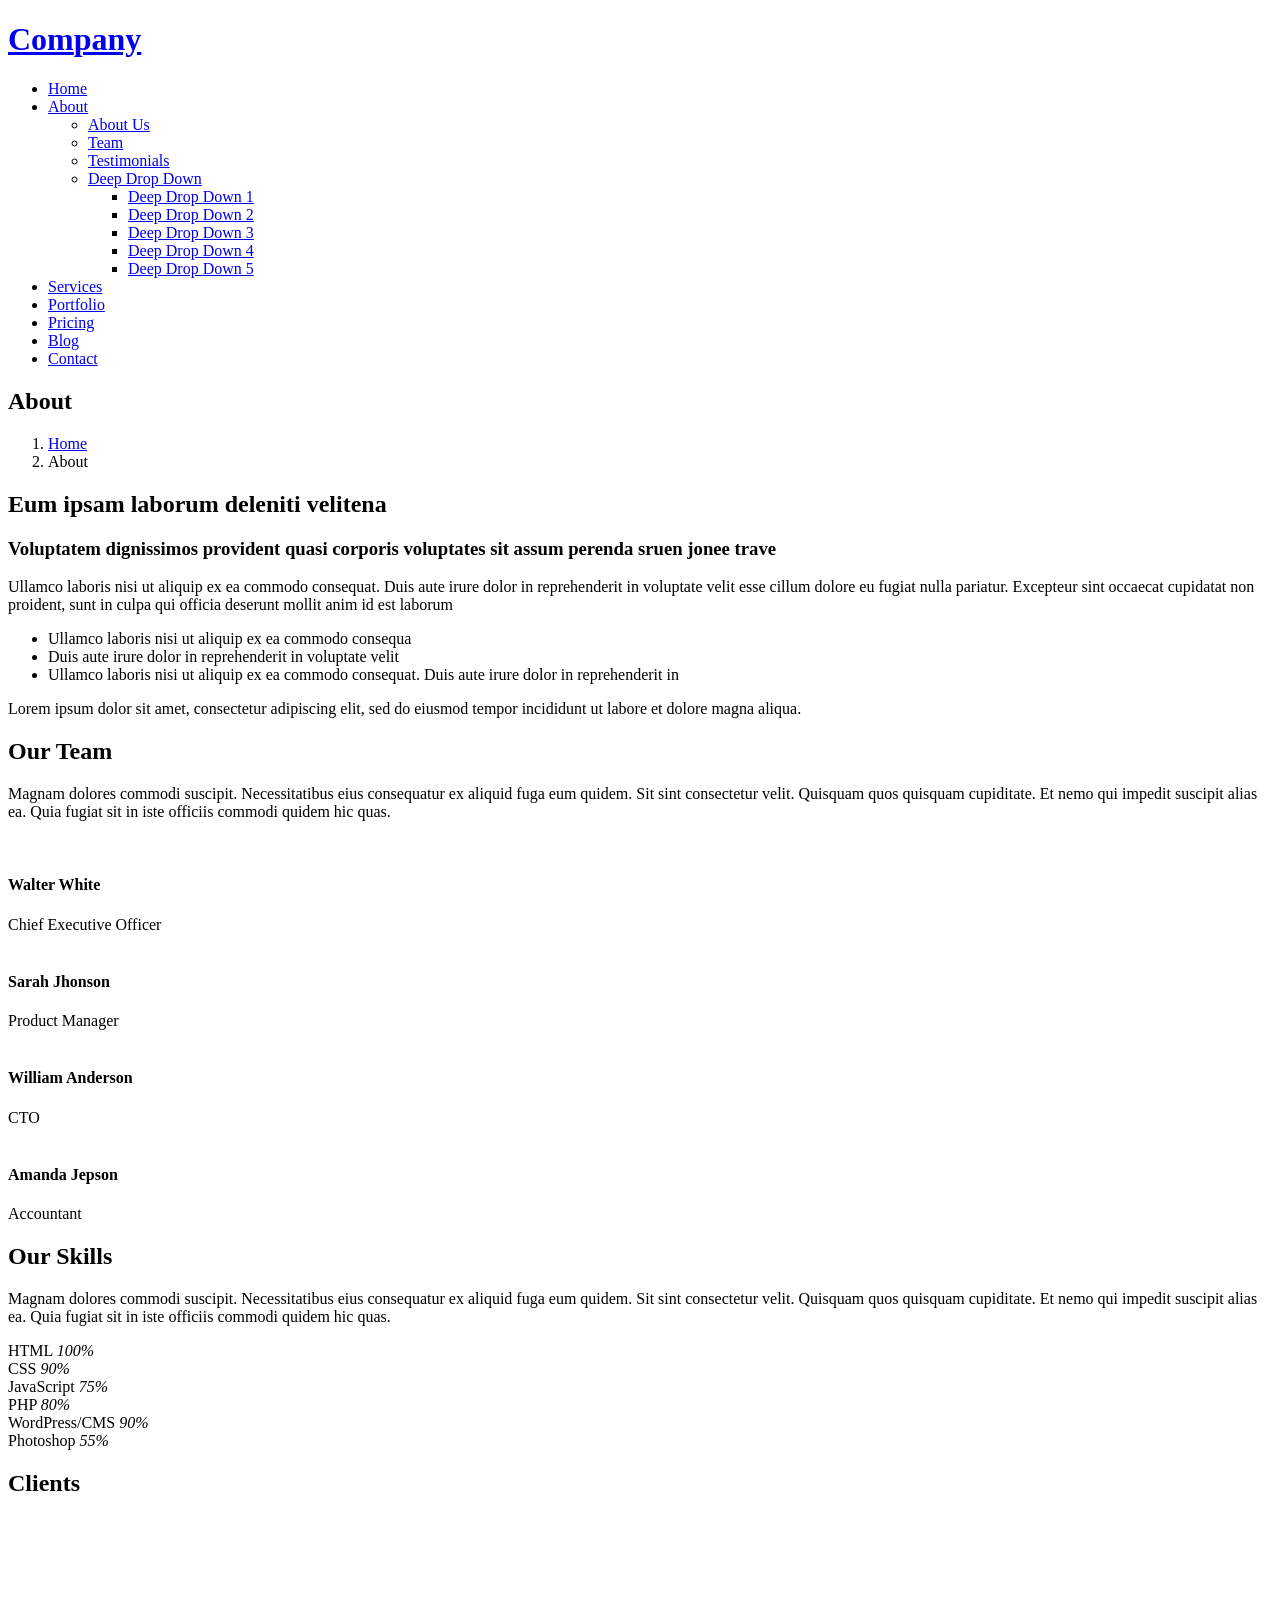
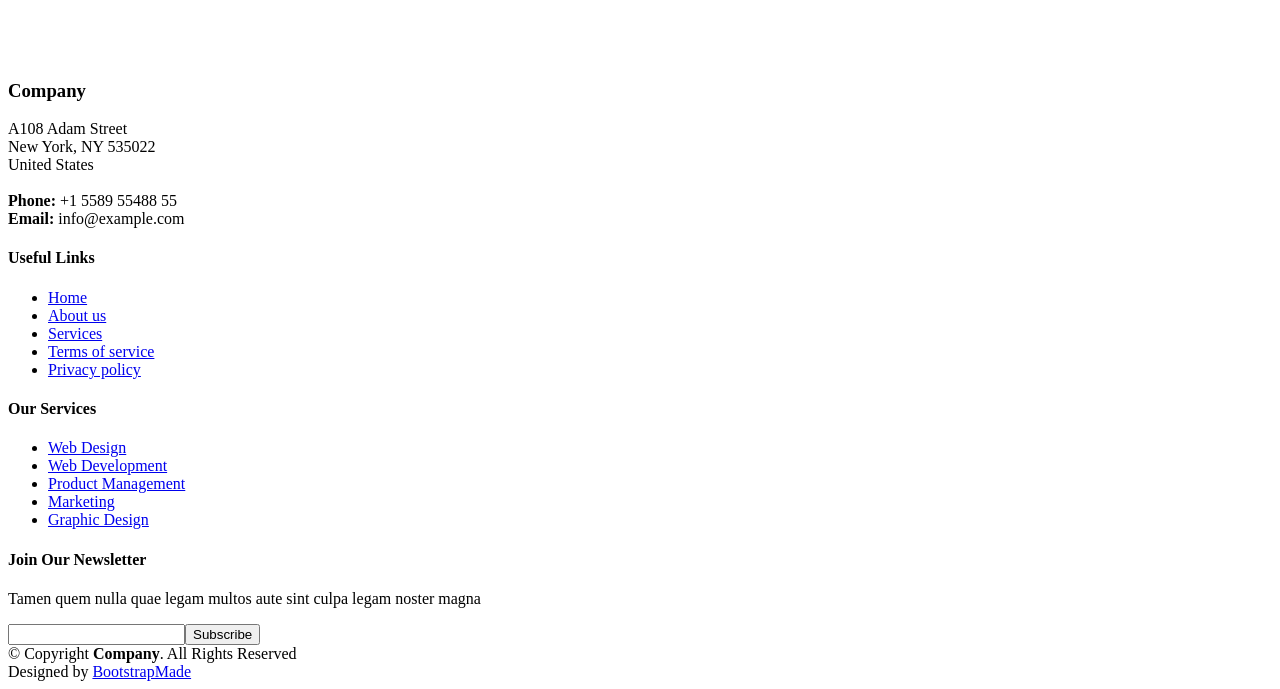
==== about.html @ 0fb5ea8a "Add files via upload" ====
<!DOCTYPE html>
<html lang="en">

<head>
  <meta charset="utf-8">
  <meta content="width=device-width, initial-scale=1.0" name="viewport">

  <title>About - Company Bootstrap Template</title>
  <meta content="" name="description">
  <meta content="" name="keywords">

  <!-- Favicons -->
  <link href="assets/img/favicon.png" rel="icon">
  <link href="assets/img/apple-touch-icon.png" rel="apple-touch-icon">

  <!-- Google Fonts -->
  <link href="https://fonts.googleapis.com/css?family=Open+Sans:300,300i,400,400i,600,600i,700,700i|Roboto:300,300i,400,400i,500,500i,600,600i,700,700i|Poppins:300,300i,400,400i,500,500i,600,600i,700,700i" rel="stylesheet">

  <!-- Vendor CSS Files -->
  <link href="assets/vendor/animate.css/animate.min.css" rel="stylesheet">
  <link href="assets/vendor/aos/aos.css" rel="stylesheet">
  <link href="assets/vendor/bootstrap/css/bootstrap.min.css" rel="stylesheet">
  <link href="assets/vendor/bootstrap-icons/bootstrap-icons.css" rel="stylesheet">
  <link href="assets/vendor/boxicons/css/boxicons.min.css" rel="stylesheet">
  <link href="assets/vendor/glightbox/css/glightbox.min.css" rel="stylesheet">
  <link href="assets/vendor/remixicon/remixicon.css" rel="stylesheet">
  <link href="assets/vendor/swiper/swiper-bundle.min.css" rel="stylesheet">

  <!-- Template Main CSS File -->
  <link href="assets/css/style.css" rel="stylesheet">

  <!-- =======================================================
  * Template Name: Company - v4.9.1
  * Template URL: https://bootstrapmade.com/company-free-html-bootstrap-template/
  * Author: BootstrapMade.com
  * License: https://bootstrapmade.com/license/
  ======================================================== -->
</head>

<body>

  <!-- ======= Header ======= -->
  <header id="header" class="fixed-top">
    <div class="container d-flex align-items-center">

      <h1 class="logo me-auto"><a href="index.html"><span>Com</span>pany</a></h1>
      <!-- Uncomment below if you prefer to use an image logo -->
      <!-- <a href="index.html" class="logo me-auto me-lg-0"><img src="assets/img/logo.png" alt="" class="img-fluid"></a>-->

      <nav id="navbar" class="navbar order-last order-lg-0">
        <ul>
          <li><a href="index.html">Home</a></li>

          <li class="dropdown"><a href="#"><span>About</span> <i class="bi bi-chevron-down"></i></a>
            <ul>
              <li><a href="about.html" class="active">About Us</a></li>
              <li><a href="team.html">Team</a></li>
              <li><a href="testimonials.html">Testimonials</a></li>
              <li class="dropdown"><a href="#"><span>Deep Drop Down</span> <i class="bi bi-chevron-right"></i></a>
                <ul>
                  <li><a href="#">Deep Drop Down 1</a></li>
                  <li><a href="#">Deep Drop Down 2</a></li>
                  <li><a href="#">Deep Drop Down 3</a></li>
                  <li><a href="#">Deep Drop Down 4</a></li>
                  <li><a href="#">Deep Drop Down 5</a></li>
                </ul>
              </li>
            </ul>
          </li>

          <li><a href="services.html">Services</a></li>
          <li><a href="portfolio.html">Portfolio</a></li>
          <li><a href="pricing.html">Pricing</a></li>
          <li><a href="blog.html">Blog</a></li>
          <li><a href="contact.html">Contact</a></li>

        </ul>
        <i class="bi bi-list mobile-nav-toggle"></i>
      </nav><!-- .navbar -->

      <div class="header-social-links d-flex">
        <a href="#" class="twitter"><i class="bu bi-twitter"></i></a>
        <a href="#" class="facebook"><i class="bu bi-facebook"></i></a>
        <a href="#" class="instagram"><i class="bu bi-instagram"></i></a>
        <a href="#" class="linkedin"><i class="bu bi-linkedin"></i></i></a>
      </div>

    </div>
  </header><!-- End Header -->

  <main id="main">

    <!-- ======= Breadcrumbs ======= -->
    <section id="breadcrumbs" class="breadcrumbs">
      <div class="container">

        <div class="d-flex justify-content-between align-items-center">
          <h2>About</h2>
          <ol>
            <li><a href="index.html">Home</a></li>
            <li>About</li>
          </ol>
        </div>

      </div>
    </section><!-- End Breadcrumbs -->

    <!-- ======= About Us Section ======= -->
    <section id="about-us" class="about-us">
      <div class="container" data-aos="fade-up">

        <div class="row content">
          <div class="col-lg-6" data-aos="fade-right">
            <h2>Eum ipsam laborum deleniti velitena</h2>
            <h3>Voluptatem dignissimos provident quasi corporis voluptates sit assum perenda sruen jonee trave</h3>
          </div>
          <div class="col-lg-6 pt-4 pt-lg-0" data-aos="fade-left">
            <p>
              Ullamco laboris nisi ut aliquip ex ea commodo consequat. Duis aute irure dolor in reprehenderit in voluptate
              velit esse cillum dolore eu fugiat nulla pariatur. Excepteur sint occaecat cupidatat non proident, sunt in
              culpa qui officia deserunt mollit anim id est laborum
            </p>
            <ul>
              <li><i class="ri-check-double-line"></i> Ullamco laboris nisi ut aliquip ex ea commodo consequa</li>
              <li><i class="ri-check-double-line"></i> Duis aute irure dolor in reprehenderit in voluptate velit</li>
              <li><i class="ri-check-double-line"></i> Ullamco laboris nisi ut aliquip ex ea commodo consequat. Duis aute irure dolor in reprehenderit in</li>
            </ul>
            <p class="fst-italic">
              Lorem ipsum dolor sit amet, consectetur adipiscing elit, sed do eiusmod tempor incididunt ut labore et dolore
              magna aliqua.
            </p>
          </div>
        </div>

      </div>
    </section><!-- End About Us Section -->

    <!-- ======= Our Team Section ======= -->
    <section id="team" class="team section-bg">
      <div class="container">

        <div class="section-title" data-aos="fade-up">
          <h2>Our <strong>Team</strong></h2>
          <p>Magnam dolores commodi suscipit. Necessitatibus eius consequatur ex aliquid fuga eum quidem. Sit sint consectetur velit. Quisquam quos quisquam cupiditate. Et nemo qui impedit suscipit alias ea. Quia fugiat sit in iste officiis commodi quidem hic quas.</p>
        </div>

        <div class="row">

          <div class="col-lg-3 col-md-6 d-flex align-items-stretch">
            <div class="member" data-aos="fade-up">
              <div class="member-img">
                <img src="assets/img/team/team-1.jpg" class="img-fluid" alt="">
                <div class="social">
                  <a href=""><i class="bi bi-twitter"></i></a>
                  <a href=""><i class="bi bi-facebook"></i></a>
                  <a href=""><i class="bi bi-instagram"></i></a>
                  <a href=""><i class="bi bi-linkedin"></i></a>
                </div>
              </div>
              <div class="member-info">
                <h4>Walter White</h4>
                <span>Chief Executive Officer</span>
              </div>
            </div>
          </div>

          <div class="col-lg-3 col-md-6 d-flex align-items-stretch">
            <div class="member" data-aos="fade-up" data-aos-delay="100">
              <div class="member-img">
                <img src="assets/img/team/team-2.jpg" class="img-fluid" alt="">
                <div class="social">
                  <a href=""><i class="bi bi-twitter"></i></a>
                  <a href=""><i class="bi bi-facebook"></i></a>
                  <a href=""><i class="bi bi-instagram"></i></a>
                  <a href=""><i class="bi bi-linkedin"></i></a>
                </div>
              </div>
              <div class="member-info">
                <h4>Sarah Jhonson</h4>
                <span>Product Manager</span>
              </div>
            </div>
          </div>

          <div class="col-lg-3 col-md-6 d-flex align-items-stretch">
            <div class="member" data-aos="fade-up" data-aos-delay="200">
              <div class="member-img">
                <img src="assets/img/team/team-3.jpg" class="img-fluid" alt="">
                <div class="social">
                  <a href=""><i class="bi bi-twitter"></i></a>
                  <a href=""><i class="bi bi-facebook"></i></a>
                  <a href=""><i class="bi bi-instagram"></i></a>
                  <a href=""><i class="bi bi-linkedin"></i></a>
                </div>
              </div>
              <div class="member-info">
                <h4>William Anderson</h4>
                <span>CTO</span>
              </div>
            </div>
          </div>

          <div class="col-lg-3 col-md-6 d-flex align-items-stretch">
            <div class="member" data-aos="fade-up" data-aos-delay="300">
              <div class="member-img">
                <img src="assets/img/team/team-4.jpg" class="img-fluid" alt="">
                <div class="social">
                  <a href=""><i class="bi bi-twitter"></i></a>
                  <a href=""><i class="bi bi-facebook"></i></a>
                  <a href=""><i class="bi bi-instagram"></i></a>
                  <a href=""><i class="bi bi-linkedin"></i></a>
                </div>
              </div>
              <div class="member-info">
                <h4>Amanda Jepson</h4>
                <span>Accountant</span>
              </div>
            </div>
          </div>

        </div>

      </div>
    </section><!-- End Our Team Section -->

    <!-- ======= Our Skills Section ======= -->
    <section id="skills" class="skills">
      <div class="container">

        <div class="section-title" data-aos="fade-up">
          <h2>Our <strong>Skills</strong></h2>
          <p>Magnam dolores commodi suscipit. Necessitatibus eius consequatur ex aliquid fuga eum quidem. Sit sint consectetur velit. Quisquam quos quisquam cupiditate. Et nemo qui impedit suscipit alias ea. Quia fugiat sit in iste officiis commodi quidem hic quas.</p>
        </div>

        <div class="row skills-content">

          <div class="col-lg-6" data-aos="fade-up">

            <div class="progress">
              <span class="skill">HTML <i class="val">100%</i></span>
              <div class="progress-bar-wrap">
                <div class="progress-bar" role="progressbar" aria-valuenow="100" aria-valuemin="0" aria-valuemax="100"></div>
              </div>
            </div>

            <div class="progress">
              <span class="skill">CSS <i class="val">90%</i></span>
              <div class="progress-bar-wrap">
                <div class="progress-bar" role="progressbar" aria-valuenow="90" aria-valuemin="0" aria-valuemax="100"></div>
              </div>
            </div>

            <div class="progress">
              <span class="skill">JavaScript <i class="val">75%</i></span>
              <div class="progress-bar-wrap">
                <div class="progress-bar" role="progressbar" aria-valuenow="75" aria-valuemin="0" aria-valuemax="100"></div>
              </div>
            </div>

          </div>

          <div class="col-lg-6" data-aos="fade-up" data-aos-delay="100">

            <div class="progress">
              <span class="skill">PHP <i class="val">80%</i></span>
              <div class="progress-bar-wrap">
                <div class="progress-bar" role="progressbar" aria-valuenow="80" aria-valuemin="0" aria-valuemax="100"></div>
              </div>
            </div>

            <div class="progress">
              <span class="skill">WordPress/CMS <i class="val">90%</i></span>
              <div class="progress-bar-wrap">
                <div class="progress-bar" role="progressbar" aria-valuenow="90" aria-valuemin="0" aria-valuemax="100"></div>
              </div>
            </div>

            <div class="progress">
              <span class="skill">Photoshop <i class="val">55%</i></span>
              <div class="progress-bar-wrap">
                <div class="progress-bar" role="progressbar" aria-valuenow="55" aria-valuemin="0" aria-valuemax="100"></div>
              </div>
            </div>

          </div>

        </div>

      </div>
    </section><!-- End Our Skills Section -->

    <!-- ======= Our Clients Section ======= -->
    <section id="clients" class="clients">
      <div class="container" data-aos="fade-up">

        <div class="section-title">
          <h2>Clients</h2>
        </div>

        <div class="row no-gutters clients-wrap clearfix" data-aos="fade-up">

          <div class="col-lg-3 col-md-4 col-6">
            <div class="client-logo">
              <img src="assets/img/clients/client-1.png" class="img-fluid" alt="">
            </div>
          </div>

          <div class="col-lg-3 col-md-4 col-6">
            <div class="client-logo">
              <img src="assets/img/clients/client-2.png" class="img-fluid" alt="">
            </div>
          </div>

          <div class="col-lg-3 col-md-4 col-6">
            <div class="client-logo">
              <img src="assets/img/clients/client-3.png" class="img-fluid" alt="">
            </div>
          </div>

          <div class="col-lg-3 col-md-4 col-6">
            <div class="client-logo">
              <img src="assets/img/clients/client-4.png" class="img-fluid" alt="">
            </div>
          </div>

          <div class="col-lg-3 col-md-4 col-6">
            <div class="client-logo">
              <img src="assets/img/clients/client-5.png" class="img-fluid" alt="">
            </div>
          </div>

          <div class="col-lg-3 col-md-4 col-6">
            <div class="client-logo">
              <img src="assets/img/clients/client-6.png" class="img-fluid" alt="">
            </div>
          </div>

          <div class="col-lg-3 col-md-4 col-6">
            <div class="client-logo">
              <img src="assets/img/clients/client-7.png" class="img-fluid" alt="">
            </div>
          </div>

          <div class="col-lg-3 col-md-4 col-6">
            <div class="client-logo">
              <img src="assets/img/clients/client-8.png" class="img-fluid" alt="">
            </div>
          </div>

        </div>

      </div>
    </section><!-- End Our Clients Section -->

  </main><!-- End #main -->

  <!-- ======= Footer ======= -->
  <footer id="footer">

    <div class="footer-top">
      <div class="container">
        <div class="row">

          <div class="col-lg-3 col-md-6 footer-contact">
            <h3>Company</h3>
            <p>
              A108 Adam Street <br>
              New York, NY 535022<br>
              United States <br><br>
              <strong>Phone:</strong> +1 5589 55488 55<br>
              <strong>Email:</strong> info@example.com<br>
            </p>
          </div>

          <div class="col-lg-2 col-md-6 footer-links">
            <h4>Useful Links</h4>
            <ul>
              <li><i class="bx bx-chevron-right"></i> <a href="#">Home</a></li>
              <li><i class="bx bx-chevron-right"></i> <a href="#">About us</a></li>
              <li><i class="bx bx-chevron-right"></i> <a href="#">Services</a></li>
              <li><i class="bx bx-chevron-right"></i> <a href="#">Terms of service</a></li>
              <li><i class="bx bx-chevron-right"></i> <a href="#">Privacy policy</a></li>
            </ul>
          </div>

          <div class="col-lg-3 col-md-6 footer-links">
            <h4>Our Services</h4>
            <ul>
              <li><i class="bx bx-chevron-right"></i> <a href="#">Web Design</a></li>
              <li><i class="bx bx-chevron-right"></i> <a href="#">Web Development</a></li>
              <li><i class="bx bx-chevron-right"></i> <a href="#">Product Management</a></li>
              <li><i class="bx bx-chevron-right"></i> <a href="#">Marketing</a></li>
              <li><i class="bx bx-chevron-right"></i> <a href="#">Graphic Design</a></li>
            </ul>
          </div>

          <div class="col-lg-4 col-md-6 footer-newsletter">
            <h4>Join Our Newsletter</h4>
            <p>Tamen quem nulla quae legam multos aute sint culpa legam noster magna</p>
            <form action="" method="post">
              <input type="email" name="email"><input type="submit" value="Subscribe">
            </form>
          </div>

        </div>
      </div>
    </div>

    <div class="container d-md-flex py-4">

      <div class="me-md-auto text-center text-md-start">
        <div class="copyright">
          &copy; Copyright <strong><span>Company</span></strong>. All Rights Reserved
        </div>
        <div class="credits">
          <!-- All the links in the footer should remain intact. -->
          <!-- You can delete the links only if you purchased the pro version. -->
          <!-- Licensing information: https://bootstrapmade.com/license/ -->
          <!-- Purchase the pro version with working PHP/AJAX contact form: https://bootstrapmade.com/company-free-html-bootstrap-template/ -->
          Designed by <a href="https://bootstrapmade.com/">BootstrapMade</a>
        </div>
      </div>
      <div class="social-links text-center text-md-right pt-3 pt-md-0">
        <a href="#" class="twitter"><i class="bx bxl-twitter"></i></a>
        <a href="#" class="facebook"><i class="bx bxl-facebook"></i></a>
        <a href="#" class="instagram"><i class="bx bxl-instagram"></i></a>
        <a href="#" class="google-plus"><i class="bx bxl-skype"></i></a>
        <a href="#" class="linkedin"><i class="bx bxl-linkedin"></i></a>
      </div>
    </div>
  </footer><!-- End Footer -->

  <a href="#" class="back-to-top d-flex align-items-center justify-content-center"><i class="bi bi-arrow-up-short"></i></a>

  <!-- Vendor JS Files -->
  <script src="assets/vendor/aos/aos.js"></script>
  <script src="assets/vendor/bootstrap/js/bootstrap.bundle.min.js"></script>
  <script src="assets/vendor/glightbox/js/glightbox.min.js"></script>
  <script src="assets/vendor/isotope-layout/isotope.pkgd.min.js"></script>
  <script src="assets/vendor/swiper/swiper-bundle.min.js"></script>
  <script src="assets/vendor/waypoints/noframework.waypoints.js"></script>
  <script src="assets/vendor/php-email-form/validate.js"></script>

  <!-- Template Main JS File -->
  <script src="assets/js/main.js"></script>

</body>

</html>
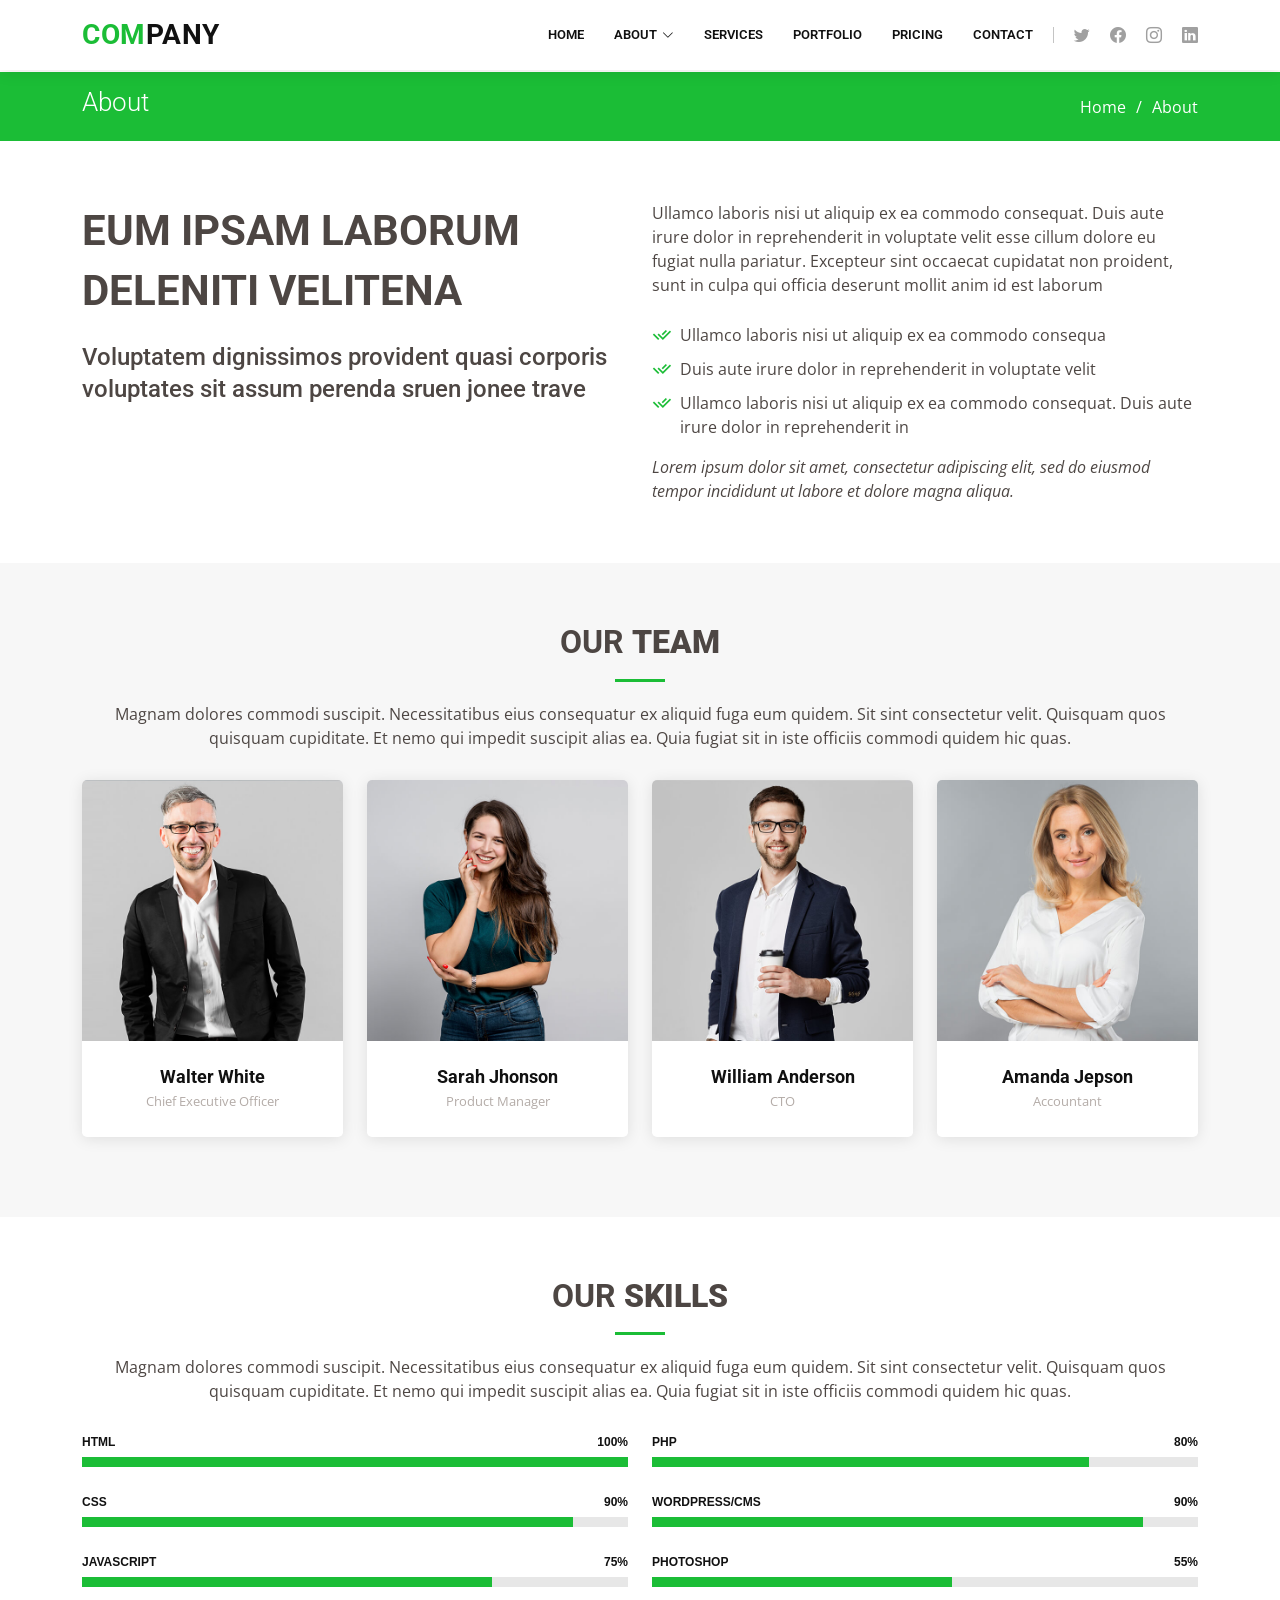
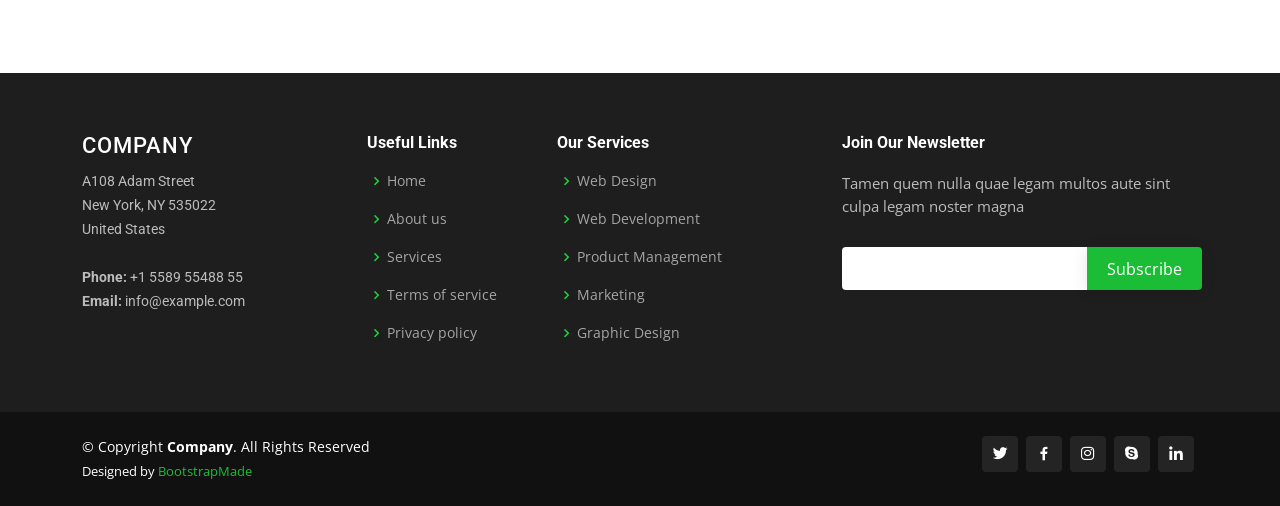
==== commit c3f7b87c: "subo rama prueba con algunos elementos eliminados" ====
--- a/about.html
+++ b/about.html
@@ -5,7 +5,7 @@
   <meta charset="utf-8">
   <meta content="width=device-width, initial-scale=1.0" name="viewport">
 
-  <title>About - Company Bootstrap Template</title>
+  <title>About - Bar tour Bs As</title>
   <meta content="" name="description">
   <meta content="" name="keywords">
 
@@ -54,24 +54,13 @@
           <li class="dropdown"><a href="#"><span>About</span> <i class="bi bi-chevron-down"></i></a>
             <ul>
               <li><a href="about.html" class="active">About Us</a></li>
-              <li><a href="team.html">Team</a></li>
               <li><a href="testimonials.html">Testimonials</a></li>
-              <li class="dropdown"><a href="#"><span>Deep Drop Down</span> <i class="bi bi-chevron-right"></i></a>
-                <ul>
-                  <li><a href="#">Deep Drop Down 1</a></li>
-                  <li><a href="#">Deep Drop Down 2</a></li>
-                  <li><a href="#">Deep Drop Down 3</a></li>
-                  <li><a href="#">Deep Drop Down 4</a></li>
-                  <li><a href="#">Deep Drop Down 5</a></li>
-                </ul>
-              </li>
             </ul>
           </li>
 
           <li><a href="services.html">Services</a></li>
           <li><a href="portfolio.html">Portfolio</a></li>
           <li><a href="pricing.html">Pricing</a></li>
-          <li><a href="blog.html">Blog</a></li>
           <li><a href="contact.html">Contact</a></li>
 
         </ul>
@@ -290,7 +279,7 @@
     </section><!-- End Our Skills Section -->
 
     <!-- ======= Our Clients Section ======= -->
-    <section id="clients" class="clients">
+    <!-- <section id="clients" class="clients">
       <div class="container" data-aos="fade-up">
 
         <div class="section-title">
@@ -350,7 +339,7 @@
         </div>
 
       </div>
-    </section><!-- End Our Clients Section -->
+    </section> --><!-- End Our Clients Section -->
 
   </main><!-- End #main -->
 
--- a/assets/css/style.css
+++ b/assets/css/style.css
@@ -0,0 +1,2240 @@
+/**
+* Template Name: Company - v4.9.1
+* Template URL: https://bootstrapmade.com/company-free-html-bootstrap-template/
+* Author: BootstrapMade.com
+* License: https://bootstrapmade.com/license/
+*/
+
+/*--------------------------------------------------------------
+# General
+--------------------------------------------------------------*/
+body {
+  font-family: "Open Sans", sans-serif;
+  color: #4d4643;
+}
+
+a {
+  color: #1bbd36;
+  text-decoration: none;
+}
+
+a:hover {
+  color: #2ae149;
+  text-decoration: none;
+}
+
+h1,
+h2,
+h3,
+h4,
+h5,
+h6 {
+  font-family: "Roboto", sans-serif;
+}
+
+/*--------------------------------------------------------------
+# Back to top button
+--------------------------------------------------------------*/
+.back-to-top {
+  position: fixed;
+  visibility: hidden;
+  opacity: 0;
+  right: 15px;
+  bottom: 15px;
+  z-index: 996;
+  background: #1bbd36;
+  width: 40px;
+  height: 40px;
+  border-radius: 4px;
+  transition: all 0.4s;
+}
+
+.back-to-top i {
+  font-size: 28px;
+  color: #fff;
+  line-height: 0;
+}
+
+.back-to-top:hover {
+  background: #21df41;
+  color: #fff;
+}
+
+.back-to-top.active {
+  visibility: visible;
+  opacity: 1;
+}
+
+/*--------------------------------------------------------------
+# Disable AOS delay on mobile
+--------------------------------------------------------------*/
+@media screen and (max-width: 768px) {
+  [data-aos-delay] {
+    transition-delay: 0 !important;
+  }
+}
+
+/*--------------------------------------------------------------
+# Header
+--------------------------------------------------------------*/
+#header {
+  background: #fff;
+  transition: all 0.5s;
+  z-index: 997;
+  padding: 15px 0;
+  box-shadow: 0px 2px 15px rgba(0, 0, 0, 0.1);
+}
+
+#header .logo {
+  font-size: 28px;
+  margin: 0;
+  padding: 0;
+  line-height: 1;
+  font-weight: 700;
+  letter-spacing: 0.5px;
+  text-transform: uppercase;
+}
+
+#header .logo a {
+  color: #111;
+}
+
+#header .logo a span {
+  color: #1bbd36;
+}
+
+#header .logo img {
+  max-height: 40px;
+}
+
+/*--------------------------------------------------------------
+# Header Social Links
+--------------------------------------------------------------*/
+.header-social-links {
+  margin-left: 20px;
+  border-left: 1px solid #c4c4c4;
+}
+
+.header-social-links a {
+  color: #a0a0a0;
+  display: inline-block;
+  line-height: 0px;
+  transition: 0.3s;
+  padding-left: 20px;
+}
+
+.header-social-links a i {
+  line-height: 0;
+}
+
+.header-social-links a:hover {
+  color: #1bbd36;
+}
+
+@media (max-width: 768px) {
+  .header-social-links {
+    padding: 0 15px 0 0;
+    border-left: 0;
+  }
+}
+
+/*--------------------------------------------------------------
+# Navigation Menu
+--------------------------------------------------------------*/
+/**
+* Desktop Navigation 
+*/
+.navbar {
+  padding: 0;
+}
+
+.navbar ul {
+  margin: 0;
+  padding: 0;
+  display: flex;
+  list-style: none;
+  align-items: center;
+}
+
+.navbar li {
+  position: relative;
+}
+
+.navbar a,
+.navbar a:focus {
+  display: flex;
+  align-items: center;
+  justify-content: space-between;
+  padding: 10px 0 10px 30px;
+  font-family: "Roboto", sans-serif;
+  font-size: 13px;
+  font-weight: 600;
+  color: #111;
+  white-space: nowrap;
+  text-transform: uppercase;
+  transition: 0.3s;
+}
+
+.navbar a i,
+.navbar a:focus i {
+  font-size: 12px;
+  line-height: 0;
+  margin-left: 5px;
+}
+
+.navbar a:hover,
+.navbar .active,
+.navbar .active:focus,
+.navbar li:hover>a {
+  color: #1bbd36;
+}
+
+.navbar .dropdown ul {
+  display: block;
+  position: absolute;
+  left: 14px;
+  top: calc(100% + 30px);
+  margin: 0;
+  padding: 10px 0;
+  z-index: 99;
+  opacity: 0;
+  visibility: hidden;
+  background: #fff;
+  box-shadow: 0px 0px 30px rgba(127, 137, 161, 0.25);
+  transition: 0.3s;
+  border-top: 2px solid #1bbd36;
+}
+
+.navbar .dropdown ul li {
+  min-width: 200px;
+}
+
+.navbar .dropdown ul a {
+  padding: 10px 20px;
+  font-size: 14px;
+  font-weight: 500;
+  text-transform: none;
+  color: #111;
+}
+
+.navbar .dropdown ul a i {
+  font-size: 12px;
+}
+
+.navbar .dropdown ul a:hover,
+.navbar .dropdown ul .active:hover,
+.navbar .dropdown ul li:hover>a {
+  color: #1bbd36;
+}
+
+.navbar .dropdown:hover>ul {
+  opacity: 1;
+  top: 100%;
+  visibility: visible;
+}
+
+.navbar .dropdown .dropdown ul {
+  top: 0;
+  left: calc(100% - 30px);
+  visibility: hidden;
+}
+
+.navbar .dropdown .dropdown:hover>ul {
+  opacity: 1;
+  top: 0;
+  left: 100%;
+  visibility: visible;
+}
+
+@media (max-width: 1366px) {
+  .navbar .dropdown .dropdown ul {
+    left: -90%;
+  }
+
+  .navbar .dropdown .dropdown:hover>ul {
+    left: -100%;
+  }
+}
+
+/**
+* Mobile Navigation 
+*/
+.mobile-nav-toggle {
+  color: #111;
+  font-size: 28px;
+  cursor: pointer;
+  display: none;
+  line-height: 0;
+  transition: 0.5s;
+}
+
+.mobile-nav-toggle.bi-x {
+  color: #fff;
+}
+
+@media (max-width: 991px) {
+  .mobile-nav-toggle {
+    display: block;
+  }
+
+  .navbar ul {
+    display: none;
+  }
+}
+
+.navbar-mobile {
+  position: fixed;
+  overflow: hidden;
+  top: 0;
+  right: 0;
+  left: 0;
+  bottom: 0;
+  background: rgba(0, 0, 0, 0.9);
+  transition: 0.3s;
+  z-index: 999;
+}
+
+.navbar-mobile .mobile-nav-toggle {
+  position: absolute;
+  top: 15px;
+  right: 15px;
+}
+
+.navbar-mobile ul {
+  display: block;
+  position: absolute;
+  top: 55px;
+  right: 15px;
+  bottom: 15px;
+  left: 15px;
+  padding: 10px 0;
+  background-color: #fff;
+  overflow-y: auto;
+  transition: 0.3s;
+}
+
+.navbar-mobile a,
+.navbar-mobile a:focus {
+  padding: 10px 20px;
+  font-size: 15px;
+  color: #111;
+}
+
+.navbar-mobile a:hover,
+.navbar-mobile .active,
+.navbar-mobile li:hover>a {
+  color: #1bbd36;
+}
+
+.navbar-mobile .getstarted,
+.navbar-mobile .getstarted:focus {
+  margin: 15px;
+}
+
+.navbar-mobile .dropdown ul {
+  position: static;
+  display: none;
+  margin: 10px 20px;
+  padding: 10px 0;
+  z-index: 99;
+  opacity: 1;
+  visibility: visible;
+  background: #fff;
+  box-shadow: 0px 0px 30px rgba(127, 137, 161, 0.25);
+}
+
+.navbar-mobile .dropdown ul li {
+  min-width: 200px;
+}
+
+.navbar-mobile .dropdown ul a {
+  padding: 10px 20px;
+}
+
+.navbar-mobile .dropdown ul a i {
+  font-size: 12px;
+}
+
+.navbar-mobile .dropdown ul a:hover,
+.navbar-mobile .dropdown ul .active:hover,
+.navbar-mobile .dropdown ul li:hover>a {
+  color: #1bbd36;
+}
+
+.navbar-mobile .dropdown>.dropdown-active {
+  display: block;
+}
+
+/*--------------------------------------------------------------
+# Hero Section
+--------------------------------------------------------------*/
+#hero {
+  width: 100%;
+  height: 100vh;
+  background-color: rgba(0, 0, 0, 0.8);
+  overflow: hidden;
+  position: relative;
+}
+
+#hero .carousel,
+#hero .carousel-inner,
+#hero .carousel-item,
+#hero .carousel-item::before {
+  background-size: cover;
+  background-position: center;
+  background-repeat: no-repeat;
+  position: absolute;
+  top: 0;
+  right: 0;
+  left: 0;
+  bottom: 0;
+}
+
+#hero .carousel-container {
+  display: flex;
+  align-items: flex-end;
+  justify-content: center;
+  position: absolute;
+  bottom: 60px;
+  top: 70px;
+  left: 55px;
+  right: 55px;
+}
+
+#hero .carousel-content {
+  background: rgba(4, 4, 4, 0.7);
+  padding: 20px;
+  color: #fff;
+  border-top: 5px solid #1bbd36;
+}
+
+#hero .carousel-content h2 {
+  color: #fff;
+  margin-bottom: 20px;
+  font-size: 28px;
+  font-weight: 700;
+}
+
+#hero .btn-get-started {
+  font-family: "Roboto", sans-serif;
+  font-weight: 500;
+  font-size: 14px;
+  letter-spacing: 1px;
+  display: inline-block;
+  padding: 12px 32px;
+  border-radius: 4px;
+  transition: 0.5s;
+  line-height: 1;
+  margin: 10px;
+  color: #fff;
+  -webkit-animation-delay: 0.8s;
+  animation-delay: 0.8s;
+  border: 2px solid #1bbd36;
+}
+
+#hero .btn-get-started:hover {
+  background: #1bbd36;
+  color: #fff;
+  text-decoration: none;
+}
+
+#hero .carousel-inner .carousel-item {
+  transition-property: opacity;
+  background-position: center top;
+}
+
+#hero .carousel-inner .carousel-item,
+#hero .carousel-inner .active.carousel-item-start,
+#hero .carousel-inner .active.carousel-item-end {
+  opacity: 0;
+}
+
+#hero .carousel-inner .active,
+#hero .carousel-inner .carousel-item-next.carousel-item-start,
+#hero .carousel-inner .carousel-item-prev.carousel-item-end {
+  opacity: 1;
+  transition: 0.5s;
+}
+
+#hero .carousel-inner .carousel-item-next,
+#hero .carousel-inner .carousel-item-prev,
+#hero .carousel-inner .active.carousel-item-start,
+#hero .carousel-inner .active.carousel-item-end {
+  left: 0;
+  transform: translate3d(0, 0, 0);
+}
+
+#hero .carousel-control-next-icon,
+#hero .carousel-control-prev-icon {
+  background: none;
+  font-size: 30px;
+  line-height: 0;
+  width: auto;
+  height: auto;
+  background: rgba(255, 255, 255, 0.4);
+  border-radius: 50px;
+  transition: 0.3s;
+  color: rgba(255, 255, 255, 0.6);
+  width: 54px;
+  height: 54px;
+  display: flex;
+  align-items: center;
+  justify-content: center;
+}
+
+#hero .carousel-control-next-icon:hover,
+#hero .carousel-control-prev-icon:hover {
+  background: rgba(255, 255, 255, 0.6);
+  color: rgba(255, 255, 255, 0.8);
+}
+
+#hero .carousel-indicators li {
+  cursor: pointer;
+  background: #fff;
+  overflow: hidden;
+  border: 0;
+  width: 12px;
+  height: 12px;
+  border-radius: 50px;
+  opacity: 0.6;
+  transition: 0.3s;
+}
+
+#hero .carousel-indicators li.active {
+  opacity: 1;
+  background: #1bbd36;
+}
+
+@media (min-width: 1024px) {
+  #hero .carousel-content {
+    width: 60%;
+  }
+
+  #hero .carousel-control-prev,
+  #hero .carousel-control-next {
+    width: 5%;
+  }
+}
+
+@media (max-width: 992px) {
+  #hero .carousel-container {
+    top: 58px;
+  }
+
+  #hero .carousel-content h2 {
+    margin-bottom: 15px;
+    font-size: 22px;
+  }
+
+  #hero .carousel-content p {
+    font-size: 15px;
+  }
+}
+
+@media (max-height: 500px) {
+  #hero {
+    height: 120vh;
+  }
+}
+
+/*--------------------------------------------------------------
+# Sections General
+--------------------------------------------------------------*/
+section {
+  padding: 60px 0;
+  overflow: hidden;
+}
+
+.section-bg {
+  background-color: #f7f7f7;
+}
+
+.section-title {
+  text-align: center;
+  padding-bottom: 30px;
+}
+
+.section-title h2 {
+  font-size: 32px;
+  font-weight: bold;
+  text-transform: uppercase;
+  margin-bottom: 20px;
+  padding-bottom: 20px;
+  position: relative;
+}
+
+.section-title h2::after {
+  content: "";
+  position: absolute;
+  display: block;
+  width: 50px;
+  height: 3px;
+  background: #1bbd36;
+  bottom: 0;
+  left: calc(50% - 25px);
+}
+
+.section-title p {
+  margin-bottom: 0;
+}
+
+/*--------------------------------------------------------------
+# Breadcrumbs
+--------------------------------------------------------------*/
+.breadcrumbs {
+  padding: 15px 0;
+  background: #1bbd36;
+  min-height: 40px;
+  margin-top: 72px;
+}
+
+.breadcrumbs h2 {
+  font-size: 26px;
+  font-weight: 300;
+  color: #fff;
+}
+
+.breadcrumbs ol {
+  display: flex;
+  flex-wrap: wrap;
+  list-style: none;
+  padding: 0;
+  margin: 0;
+  color: #fff;
+}
+
+.breadcrumbs ol a {
+  color: #fff;
+}
+
+.breadcrumbs ol li+li {
+  padding-left: 10px;
+}
+
+.breadcrumbs ol li+li::before {
+  display: inline-block;
+  padding-right: 10px;
+  color: #fff;
+  content: "/";
+}
+
+@media (max-width: 991px) {
+  .breadcrumbs {
+    margin-top: 58px;
+  }
+
+  .breadcrumbs .d-flex {
+    display: block !important;
+  }
+
+  .breadcrumbs ol {
+    display: block;
+  }
+
+  .breadcrumbs ol li {
+    display: inline-block;
+  }
+}
+
+/*--------------------------------------------------------------
+# Services
+--------------------------------------------------------------*/
+.services .icon-box {
+  text-align: center;
+  padding: 70px 20px 80px 20px;
+  transition: all ease-in-out 0.3s;
+  background: #fff;
+}
+
+.services .icon-box .icon {
+  margin: 0 auto;
+  width: 100px;
+  height: 100px;
+  display: flex;
+  align-items: center;
+  justify-content: center;
+  transition: ease-in-out 0.3s;
+  position: relative;
+}
+
+.services .icon-box .icon i {
+  font-size: 36px;
+  transition: 0.5s;
+  position: relative;
+}
+
+.services .icon-box .icon svg {
+  position: absolute;
+  top: 0;
+  left: 0;
+}
+
+.services .icon-box .icon svg path {
+  transition: 0.5s;
+  fill: #f5f5f5;
+}
+
+.services .icon-box h4 {
+  font-weight: 600;
+  margin: 10px 0 15px 0;
+  font-size: 22px;
+}
+
+.services .icon-box h4 a {
+  color: #111;
+  transition: ease-in-out 0.3s;
+}
+
+.services .icon-box p {
+  line-height: 24px;
+  font-size: 14px;
+  margin-bottom: 0;
+}
+
+.services .icon-box:hover {
+  border-color: #fff;
+  box-shadow: 0px 0 35px 0 rgba(0, 0, 0, 0.08);
+}
+
+.services .iconbox-blue i {
+  color: #47aeff;
+}
+
+.services .iconbox-blue:hover .icon i {
+  color: #fff;
+}
+
+.services .iconbox-blue:hover .icon path {
+  fill: #47aeff;
+}
+
+.services .iconbox-orange i {
+  color: #ffa76e;
+}
+
+.services .iconbox-orange:hover .icon i {
+  color: #fff;
+}
+
+.services .iconbox-orange:hover .icon path {
+  fill: #ffa76e;
+}
+
+.services .iconbox-pink i {
+  color: #e80368;
+}
+
+.services .iconbox-pink:hover .icon i {
+  color: #fff;
+}
+
+.services .iconbox-pink:hover .icon path {
+  fill: #e80368;
+}
+
+.services .iconbox-yellow i {
+  color: #ffbb2c;
+}
+
+.services .iconbox-yellow:hover .icon i {
+  color: #fff;
+}
+
+.services .iconbox-yellow:hover .icon path {
+  fill: #ffbb2c;
+}
+
+.services .iconbox-red i {
+  color: #ff5828;
+}
+
+.services .iconbox-red:hover .icon i {
+  color: #fff;
+}
+
+.services .iconbox-red:hover .icon path {
+  fill: #ff5828;
+}
+
+.services .iconbox-teal i {
+  color: #11dbcf;
+}
+
+.services .iconbox-teal:hover .icon i {
+  color: #fff;
+}
+
+.services .iconbox-teal:hover .icon path {
+  fill: #11dbcf;
+}
+
+/*--------------------------------------------------------------
+# Portfolio
+--------------------------------------------------------------*/
+.portfolio #portfolio-flters {
+  padding: 0;
+  margin: 0 auto 50px auto;
+  list-style: none;
+  text-align: center;
+}
+
+.portfolio #portfolio-flters li {
+  cursor: pointer;
+  display: inline-block;
+  padding: 8px 20px 10px 20px;
+  font-size: 14px;
+  font-weight: 400;
+  line-height: 1;
+  text-transform: uppercase;
+  color: #4d4643;
+  transition: all 0.3s;
+  border-radius: 4px;
+}
+
+.portfolio #portfolio-flters li:hover,
+.portfolio #portfolio-flters li.filter-active {
+  color: #fff;
+  background: #1bbd36;
+}
+
+.portfolio #portfolio-flters li:last-child {
+  margin-right: 0;
+}
+
+.portfolio .portfolio-item {
+  margin-bottom: 30px;
+}
+
+.portfolio .portfolio-item .portfolio-info {
+  opacity: 0;
+  position: absolute;
+  left: 30px;
+  right: 30px;
+  bottom: 0;
+  z-index: 3;
+  transition: all ease-in-out 0.3s;
+  background: rgba(255, 255, 255, 0.9);
+  padding: 15px;
+}
+
+.portfolio .portfolio-item .portfolio-info h4 {
+  font-size: 18px;
+  color: #fff;
+  font-weight: 600;
+  color: #111;
+}
+
+.portfolio .portfolio-item .portfolio-info p {
+  color: #444444;
+  font-size: 14px;
+  margin-bottom: 0;
+}
+
+.portfolio .portfolio-item .portfolio-info .preview-link,
+.portfolio .portfolio-item .portfolio-info .details-link {
+  position: absolute;
+  right: 40px;
+  font-size: 24px;
+  top: calc(50% - 18px);
+  color: #2b2b2b;
+}
+
+.portfolio .portfolio-item .portfolio-info .preview-link:hover,
+.portfolio .portfolio-item .portfolio-info .details-link:hover {
+  color: #1bbd36;
+}
+
+.portfolio .portfolio-item .portfolio-info .details-link {
+  right: 10px;
+}
+
+.portfolio .portfolio-item .portfolio-links {
+  opacity: 0;
+  left: 0;
+  right: 0;
+  text-align: center;
+  z-index: 3;
+  position: absolute;
+  transition: all ease-in-out 0.3s;
+}
+
+.portfolio .portfolio-item .portfolio-links a {
+  color: #fff;
+  margin: 0 2px;
+  font-size: 28px;
+  display: inline-block;
+  transition: 0.3s;
+}
+
+.portfolio .portfolio-item .portfolio-links a:hover {
+  color: #57e76f;
+}
+
+.portfolio .portfolio-item:hover .portfolio-info {
+  opacity: 1;
+  bottom: 20px;
+}
+
+/*--------------------------------------------------------------
+# Portfolio Details
+--------------------------------------------------------------*/
+.portfolio-details {
+  padding-top: 40px;
+}
+
+.portfolio-details .portfolio-details-slider img {
+  width: 100%;
+}
+
+.portfolio-details .portfolio-details-slider .swiper-pagination {
+  margin-top: 20px;
+  position: relative;
+}
+
+.portfolio-details .portfolio-details-slider .swiper-pagination .swiper-pagination-bullet {
+  width: 12px;
+  height: 12px;
+  background-color: #fff;
+  opacity: 1;
+  border: 1px solid #1bbd36;
+}
+
+.portfolio-details .portfolio-details-slider .swiper-pagination .swiper-pagination-bullet-active {
+  background-color: #1bbd36;
+}
+
+.portfolio-details .portfolio-info {
+  padding: 30px;
+  box-shadow: 0px 0 30px rgba(17, 17, 17, 0.08);
+}
+
+.portfolio-details .portfolio-info h3 {
+  font-size: 22px;
+  font-weight: 700;
+  margin-bottom: 20px;
+  padding-bottom: 20px;
+  border-bottom: 1px solid #eee;
+}
+
+.portfolio-details .portfolio-info ul {
+  list-style: none;
+  padding: 0;
+  font-size: 15px;
+}
+
+.portfolio-details .portfolio-info ul li+li {
+  margin-top: 10px;
+}
+
+.portfolio-details .portfolio-description {
+  padding-top: 30px;
+}
+
+.portfolio-details .portfolio-description h2 {
+  font-size: 26px;
+  font-weight: 700;
+  margin-bottom: 20px;
+}
+
+.portfolio-details .portfolio-description p {
+  padding: 0;
+}
+
+/*--------------------------------------------------------------
+# Clients
+--------------------------------------------------------------*/
+.clients .clients-wrap {
+  border-top: 1px solid #ececec;
+  border-left: 1px solid #ececec;
+}
+
+.clients .client-logo {
+  padding: 20px;
+  display: flex;
+  justify-content: center;
+  align-items: center;
+  border-right: 1px solid #ececec;
+  border-bottom: 1px solid #ececec;
+  overflow: hidden;
+  background: #fff;
+  height: 100px;
+}
+
+.clients .client-logo img {
+  transition: all 0.3s ease-in-out;
+  height: 36px;
+  filter: grayscale(100%);
+}
+
+.clients .client-logo:hover img {
+  filter: none;
+  transform: scale(1.1);
+}
+
+/*--------------------------------------------------------------
+# About Us
+--------------------------------------------------------------*/
+.about-us .content h2 {
+  font-weight: 700;
+  font-size: 42px;
+  line-height: 60px;
+  margin-bottom: 20px;
+  text-transform: uppercase;
+}
+
+.about-us .content h3 {
+  font-weight: 500;
+  line-height: 32px;
+  font-size: 24px;
+}
+
+.about-us .content ul {
+  list-style: none;
+  padding: 0;
+}
+
+.about-us .content ul li {
+  padding: 10px 0 0 28px;
+  position: relative;
+}
+
+.about-us .content ul i {
+  left: 0;
+  top: 7px;
+  position: absolute;
+  font-size: 20px;
+  color: #1bbd36;
+}
+
+.about-us .content p:last-child {
+  margin-bottom: 0;
+}
+
+/*--------------------------------------------------------------
+# Our Team
+--------------------------------------------------------------*/
+.team .member {
+  margin-bottom: 20px;
+  overflow: hidden;
+  text-align: center;
+  border-radius: 5px;
+  background: #fff;
+  box-shadow: 0px 2px 15px rgba(0, 0, 0, 0.1);
+}
+
+.team .member .member-img {
+  position: relative;
+  overflow: hidden;
+}
+
+.team .member .social {
+  position: absolute;
+  left: 0;
+  bottom: 0;
+  right: 0;
+  height: 40px;
+  opacity: 0;
+  transition: ease-in-out 0.3s;
+  text-align: center;
+  background: rgba(255, 255, 255, 0.85);
+  display: flex;
+  align-items: center;
+  justify-content: center;
+}
+
+.team .member .social a {
+  transition: color 0.3s;
+  color: #111;
+  margin: 0 10px;
+  display: inline-flex;
+  align-items: center;
+  line-height: 0;
+}
+
+.team .member .social a i {
+  line-height: 0;
+}
+
+.team .member .social a:hover {
+  color: #1bbd36;
+}
+
+.team .member .social i {
+  font-size: 18px;
+  margin: 0 2px;
+}
+
+.team .member .member-info {
+  padding: 25px 15px;
+}
+
+.team .member .member-info h4 {
+  font-weight: 700;
+  margin-bottom: 5px;
+  font-size: 18px;
+  color: #111;
+}
+
+.team .member .member-info span {
+  display: block;
+  font-size: 13px;
+  font-weight: 400;
+  color: #b4aca8;
+}
+
+.team .member .member-info p {
+  font-style: italic;
+  font-size: 14px;
+  line-height: 26px;
+  color: #847872;
+}
+
+.team .member:hover .social {
+  opacity: 1;
+}
+
+/*--------------------------------------------------------------
+# Our Skills
+--------------------------------------------------------------*/
+.skills .progress {
+  height: 60px;
+  display: block;
+  background: none;
+  border-radius: 0;
+}
+
+.skills .progress .skill {
+  padding: 0;
+  margin: 0 0 6px 0;
+  text-transform: uppercase;
+  display: block;
+  font-weight: 600;
+  font-family: "Poppins", sans-serif;
+  color: #111;
+}
+
+.skills .progress .skill .val {
+  float: right;
+  font-style: normal;
+}
+
+.skills .progress-bar-wrap {
+  background: #e7e7e7;
+}
+
+.skills .progress-bar {
+  width: 1px;
+  height: 10px;
+  transition: 0.9s;
+  background-color: #1bbd36;
+}
+
+/*--------------------------------------------------------------
+# Features
+--------------------------------------------------------------*/
+.features .icon-box {
+  display: flex;
+  align-items: center;
+  padding: 20px;
+  background: #fff;
+  box-shadow: 0px 2px 15px rgba(0, 0, 0, 0.1);
+  transition: ease-in-out 0.3s;
+}
+
+.features .icon-box i {
+  font-size: 32px;
+  padding-right: 10px;
+  line-height: 1;
+}
+
+.features .icon-box h3 {
+  font-weight: 700;
+  margin: 0;
+  padding: 0;
+  line-height: 1;
+  font-size: 16px;
+}
+
+.features .icon-box h3 a {
+  color: #111;
+  transition: ease-in-out 0.3s;
+}
+
+.features .icon-box h3 a:hover {
+  color: #1bbd36;
+}
+
+/*--------------------------------------------------------------
+# Pricing
+--------------------------------------------------------------*/
+.pricing .box {
+  padding: 20px;
+  background: #fff;
+  text-align: center;
+  box-shadow: 0px 0px 4px rgba(0, 0, 0, 0.12);
+  border-radius: 5px;
+  position: relative;
+  overflow: hidden;
+}
+
+.pricing h3 {
+  font-weight: 400;
+  margin: -20px -20px 20px -20px;
+  padding: 20px 15px;
+  font-size: 16px;
+  font-weight: 600;
+  color: #847872;
+  background: #f8f8f8;
+}
+
+.pricing h4 {
+  font-size: 36px;
+  color: #1bbd36;
+  font-weight: 600;
+  font-family: "Poppins", sans-serif;
+  margin-bottom: 20px;
+}
+
+.pricing h4 sup {
+  font-size: 20px;
+  top: -15px;
+  left: -3px;
+}
+
+.pricing h4 span {
+  color: #bababa;
+  font-size: 16px;
+  font-weight: 300;
+}
+
+.pricing ul {
+  padding: 0;
+  list-style: none;
+  color: #4d4643;
+  text-align: center;
+  line-height: 20px;
+  font-size: 14px;
+}
+
+.pricing ul li {
+  padding-bottom: 16px;
+}
+
+.pricing ul i {
+  color: #1bbd36;
+  font-size: 18px;
+  padding-right: 4px;
+}
+
+.pricing ul .na {
+  color: #ccc;
+  text-decoration: line-through;
+}
+
+.pricing .btn-wrap {
+  margin: 20px -20px -20px -20px;
+  padding: 20px 15px;
+  background: #f8f8f8;
+  text-align: center;
+}
+
+.pricing .btn-buy {
+  background: #1bbd36;
+  display: inline-block;
+  padding: 8px 35px 10px 35px;
+  border-radius: 4px;
+  color: #fff;
+  transition: none;
+  font-size: 14px;
+  font-weight: 400;
+  font-family: "Roboto", sans-serif;
+  font-weight: 600;
+  transition: 0.3s;
+}
+
+.pricing .btn-buy:hover {
+  background: #2ae149;
+}
+
+.pricing .featured h3 {
+  color: #fff;
+  background: #1bbd36;
+}
+
+.pricing .advanced {
+  width: 200px;
+  position: absolute;
+  top: 18px;
+  right: -68px;
+  transform: rotate(45deg);
+  z-index: 1;
+  font-size: 14px;
+  padding: 1px 0 3px 0;
+  background: #1bbd36;
+  color: #fff;
+}
+
+/*--------------------------------------------------------------
+# Frequently Asked Questions
+--------------------------------------------------------------*/
+.faq .faq-list {
+  padding: 0 100px;
+}
+
+.faq .faq-list ul {
+  padding: 0;
+  list-style: none;
+}
+
+.faq .faq-list li+li {
+  margin-top: 15px;
+}
+
+.faq .faq-list li {
+  padding: 20px;
+  background: #fff;
+  border-radius: 4px;
+  position: relative;
+}
+
+.faq .faq-list a {
+  display: block;
+  position: relative;
+  font-family: "Poppins", sans-serif;
+  font-size: 16px;
+  line-height: 24px;
+  font-weight: 500;
+  padding: 0 30px;
+  outline: none;
+  cursor: pointer;
+}
+
+.faq .faq-list .icon-help {
+  font-size: 24px;
+  position: absolute;
+  right: 0;
+  left: 20px;
+  color: lightgray;
+}
+
+.faq .faq-list .icon-show,
+.faq .faq-list .icon-close {
+  font-size: 24px;
+  position: absolute;
+  right: 0;
+  top: 0;
+}
+
+.faq .faq-list p {
+  margin-bottom: 0;
+  padding: 10px 0 0 0;
+}
+
+.faq .faq-list .icon-show {
+  display: none;
+}
+
+.faq .faq-list a.collapsed {
+  color: #343a40;
+  transition: 0.3s;
+}
+
+.faq .faq-list a.collapsed:hover {
+  color: #1bbd36;
+}
+
+.faq .faq-list a.collapsed .icon-show {
+  display: inline-block;
+}
+
+.faq .faq-list a.collapsed .icon-close {
+  display: none;
+}
+
+@media (max-width: 1200px) {
+  .faq .faq-list {
+    padding: 0;
+  }
+}
+
+/*--------------------------------------------------------------
+# Testimonials
+--------------------------------------------------------------*/
+.testimonials .testimonials-carousel,
+.testimonials .testimonials-slider {
+  overflow: hidden;
+}
+
+.testimonials .testimonial-item {
+  box-sizing: content-box;
+  padding: 40px;
+  box-shadow: 0px 2px 12px rgba(0, 0, 0, 0.08);
+  position: relative;
+  background: #fff;
+}
+
+.testimonials .testimonial-item .testimonial-img {
+  width: 90px;
+  border-radius: 50px;
+  border: 6px solid #fff;
+  float: left;
+  margin: 0 10px 0 0;
+}
+
+.testimonials .testimonial-item h3 {
+  font-size: 18px;
+  font-weight: bold;
+  margin: 10px 0 5px 0;
+  color: #111;
+}
+
+.testimonials .testimonial-item h4 {
+  font-size: 14px;
+  color: #999;
+  margin: 0;
+}
+
+.testimonials .testimonial-item .quote-icon-left,
+.testimonials .testimonial-item .quote-icon-right {
+  color: #dddddd;
+  font-size: 26px;
+}
+
+.testimonials .testimonial-item .quote-icon-left {
+  display: inline-block;
+  left: -5px;
+  position: relative;
+}
+
+.testimonials .testimonial-item .quote-icon-right {
+  display: inline-block;
+  right: -5px;
+  position: relative;
+  top: 10px;
+}
+
+.testimonials .testimonial-item p {
+  font-style: italic;
+  margin: 15px 0 0 0;
+  padding: 0;
+}
+
+/*--------------------------------------------------------------
+# Contact
+--------------------------------------------------------------*/
+.contact .info-wrap {
+  box-shadow: 0px 2px 15px rgba(0, 0, 0, 0.1);
+  padding: 30px;
+}
+
+.contact .info {
+  background: #fff;
+}
+
+.contact .info i {
+  font-size: 20px;
+  color: #1bbd36;
+  float: left;
+  width: 44px;
+  height: 44px;
+  border: 1px solid #1bbd36;
+  display: flex;
+  justify-content: center;
+  align-items: center;
+  border-radius: 50px;
+  transition: all 0.3s;
+}
+
+.contact .info h4 {
+  padding: 0 0 0 60px;
+  font-size: 22px;
+  font-weight: 600;
+  margin-bottom: 5px;
+  color: #111;
+}
+
+.contact .info p {
+  padding: 0 0 0 60px;
+  margin-bottom: 0;
+  font-size: 14px;
+  color: #444444;
+}
+
+.contact .info:hover i {
+  background: #1bbd36;
+  color: #fff;
+}
+
+.contact .php-email-form {
+  width: 100%;
+  box-shadow: 0 0 24px 0 rgba(0, 0, 0, 0.12);
+  padding: 30px;
+  background: #fff;
+}
+
+.contact .php-email-form .form-group {
+  padding-bottom: 8px;
+}
+
+.contact .php-email-form .error-message {
+  display: none;
+  color: #fff;
+  background: #ed3c0d;
+  text-align: left;
+  padding: 15px;
+  font-weight: 600;
+}
+
+.contact .php-email-form .error-message br+br {
+  margin-top: 25px;
+}
+
+.contact .php-email-form .sent-message {
+  display: none;
+  color: #fff;
+  background: #18d26e;
+  text-align: center;
+  padding: 15px;
+  font-weight: 600;
+}
+
+.contact .php-email-form .loading {
+  display: none;
+  background: #fff;
+  text-align: center;
+  padding: 15px;
+}
+
+.contact .php-email-form .loading:before {
+  content: "";
+  display: inline-block;
+  border-radius: 50%;
+  width: 24px;
+  height: 24px;
+  margin: 0 10px -6px 0;
+  border: 3px solid #18d26e;
+  border-top-color: #eee;
+  -webkit-animation: animate-loading 1s linear infinite;
+  animation: animate-loading 1s linear infinite;
+}
+
+.contact .php-email-form input,
+.contact .php-email-form textarea {
+  border-radius: 0;
+  box-shadow: none;
+  font-size: 14px;
+  border-radius: 4px;
+}
+
+.contact .php-email-form input:focus,
+.contact .php-email-form textarea:focus {
+  border-color: #1bbd36;
+}
+
+.contact .php-email-form input {
+  height: 44px;
+}
+
+.contact .php-email-form textarea {
+  padding: 10px 12px;
+}
+
+.contact .php-email-form button[type=submit] {
+  background: #1bbd36;
+  border: 0;
+  padding: 10px 24px;
+  color: #fff;
+  transition: 0.4s;
+  border-radius: 4px;
+}
+
+.contact .php-email-form button[type=submit]:hover {
+  background: #2ae149;
+}
+
+@-webkit-keyframes animate-loading {
+  0% {
+    transform: rotate(0deg);
+  }
+
+  100% {
+    transform: rotate(360deg);
+  }
+}
+
+@keyframes animate-loading {
+  0% {
+    transform: rotate(0deg);
+  }
+
+  100% {
+    transform: rotate(360deg);
+  }
+}
+
+/*--------------------------------------------------------------
+# Blog
+--------------------------------------------------------------*/
+.blog {
+  padding: 40px 0 20px 0;
+}
+
+.blog .entry {
+  padding: 30px;
+  margin-bottom: 60px;
+  box-shadow: 0 4px 16px rgba(0, 0, 0, 0.1);
+}
+
+.blog .entry .entry-img {
+  max-height: 440px;
+  margin: -30px -30px 20px -30px;
+  overflow: hidden;
+}
+
+.blog .entry .entry-title {
+  font-size: 28px;
+  font-weight: bold;
+  padding: 0;
+  margin: 0 0 20px 0;
+}
+
+.blog .entry .entry-title a {
+  color: #111;
+  transition: 0.3s;
+}
+
+.blog .entry .entry-title a:hover {
+  color: #1bbd36;
+}
+
+.blog .entry .entry-meta {
+  margin-bottom: 15px;
+  color: #777777;
+}
+
+.blog .entry .entry-meta ul {
+  display: flex;
+  flex-wrap: wrap;
+  list-style: none;
+  align-items: center;
+  padding: 0;
+  margin: 0;
+}
+
+.blog .entry .entry-meta ul li+li {
+  padding-left: 20px;
+}
+
+.blog .entry .entry-meta i {
+  font-size: 16px;
+  margin-right: 8px;
+  line-height: 0;
+}
+
+.blog .entry .entry-meta a {
+  color: #847872;
+  font-size: 14px;
+  display: inline-block;
+  line-height: 1;
+}
+
+.blog .entry .entry-content p {
+  line-height: 24px;
+}
+
+.blog .entry .entry-content .read-more {
+  -moz-text-align-last: right;
+  text-align-last: right;
+}
+
+.blog .entry .entry-content .read-more a {
+  display: inline-block;
+  background: #1bbd36;
+  color: #fff;
+  padding: 6px 20px;
+  transition: 0.3s;
+  font-size: 14px;
+  border-radius: 4px;
+}
+
+.blog .entry .entry-content .read-more a:hover {
+  background: #1ed33c;
+}
+
+.blog .entry .entry-content h3 {
+  font-size: 22px;
+  margin-top: 30px;
+  font-weight: bold;
+}
+
+.blog .entry .entry-content blockquote {
+  overflow: hidden;
+  background-color: #fafafa;
+  padding: 60px;
+  position: relative;
+  text-align: center;
+  margin: 20px 0;
+}
+
+.blog .entry .entry-content blockquote p {
+  color: #4d4643;
+  line-height: 1.6;
+  margin-bottom: 0;
+  font-style: italic;
+  font-weight: 500;
+  font-size: 22px;
+}
+
+.blog .entry .entry-content blockquote::after {
+  content: "";
+  position: absolute;
+  left: 0;
+  top: 0;
+  bottom: 0;
+  width: 3px;
+  background-color: #111;
+  margin-top: 20px;
+  margin-bottom: 20px;
+}
+
+.blog .entry .entry-footer {
+  padding-top: 10px;
+  border-top: 1px solid #e6e6e6;
+}
+
+.blog .entry .entry-footer i {
+  color: #5e5e5e;
+  display: inline;
+}
+
+.blog .entry .entry-footer a {
+  color: #1e1e1e;
+  transition: 0.3s;
+}
+
+.blog .entry .entry-footer a:hover {
+  color: #1bbd36;
+}
+
+.blog .entry .entry-footer .cats {
+  list-style: none;
+  display: inline;
+  padding: 0 20px 0 0;
+  font-size: 14px;
+}
+
+.blog .entry .entry-footer .cats li {
+  display: inline-block;
+}
+
+.blog .entry .entry-footer .tags {
+  list-style: none;
+  display: inline;
+  padding: 0;
+  font-size: 14px;
+}
+
+.blog .entry .entry-footer .tags li {
+  display: inline-block;
+}
+
+.blog .entry .entry-footer .tags li+li::before {
+  padding-right: 6px;
+  color: #6c757d;
+  content: ",";
+}
+
+.blog .entry .entry-footer .share {
+  font-size: 16px;
+}
+
+.blog .entry .entry-footer .share i {
+  padding-left: 5px;
+}
+
+.blog .entry-single {
+  margin-bottom: 30px;
+}
+
+.blog .blog-author {
+  padding: 20px;
+  margin-bottom: 30px;
+  box-shadow: 0 4px 16px rgba(0, 0, 0, 0.1);
+}
+
+.blog .blog-author img {
+  width: 120px;
+  margin-right: 20px;
+}
+
+.blog .blog-author h4 {
+  font-weight: 600;
+  font-size: 22px;
+  margin-bottom: 0px;
+  padding: 0;
+  color: #111;
+}
+
+.blog .blog-author .social-links {
+  margin: 0 10px 10px 0;
+}
+
+.blog .blog-author .social-links a {
+  color: rgba(17, 17, 17, 0.5);
+  margin-right: 5px;
+}
+
+.blog .blog-author p {
+  font-style: italic;
+  color: #bfb9b6;
+}
+
+.blog .blog-comments {
+  margin-bottom: 30px;
+}
+
+.blog .blog-comments .comments-count {
+  font-weight: bold;
+}
+
+.blog .blog-comments .comment {
+  margin-top: 30px;
+  position: relative;
+}
+
+.blog .blog-comments .comment .comment-img {
+  margin-right: 14px;
+}
+
+.blog .blog-comments .comment .comment-img img {
+  width: 60px;
+}
+
+.blog .blog-comments .comment h5 {
+  font-size: 16px;
+  margin-bottom: 2px;
+}
+
+.blog .blog-comments .comment h5 a {
+  font-weight: bold;
+  color: #4d4643;
+  transition: 0.3s;
+}
+
+.blog .blog-comments .comment h5 a:hover {
+  color: #1bbd36;
+}
+
+.blog .blog-comments .comment h5 .reply {
+  padding-left: 10px;
+  color: #111;
+}
+
+.blog .blog-comments .comment h5 .reply i {
+  font-size: 20px;
+}
+
+.blog .blog-comments .comment time {
+  display: block;
+  font-size: 14px;
+  color: #2b2b2b;
+  margin-bottom: 5px;
+}
+
+.blog .blog-comments .comment.comment-reply {
+  padding-left: 40px;
+}
+
+.blog .blog-comments .reply-form {
+  margin-top: 30px;
+  padding: 30px;
+  box-shadow: 0 4px 16px rgba(0, 0, 0, 0.1);
+}
+
+.blog .blog-comments .reply-form h4 {
+  font-weight: bold;
+  font-size: 22px;
+}
+
+.blog .blog-comments .reply-form p {
+  font-size: 14px;
+}
+
+.blog .blog-comments .reply-form input {
+  border-radius: 4px;
+  padding: 10px 10px;
+  font-size: 14px;
+}
+
+.blog .blog-comments .reply-form input:focus {
+  box-shadow: none;
+  border-color: #57e76f;
+}
+
+.blog .blog-comments .reply-form textarea {
+  border-radius: 4px;
+  padding: 10px 10px;
+  font-size: 14px;
+}
+
+.blog .blog-comments .reply-form textarea:focus {
+  box-shadow: none;
+  border-color: #57e76f;
+}
+
+.blog .blog-comments .reply-form .form-group {
+  margin-bottom: 25px;
+}
+
+.blog .blog-comments .reply-form .btn-primary {
+  border-radius: 4px;
+  padding: 10px 20px;
+  border: 0;
+  background-color: #111;
+}
+
+.blog .blog-comments .reply-form .btn-primary:hover {
+  background-color: #1e1e1e;
+}
+
+.blog .blog-pagination {
+  color: #444444;
+}
+
+.blog .blog-pagination ul {
+  display: flex;
+  padding: 0;
+  margin: 0;
+  list-style: none;
+}
+
+.blog .blog-pagination li {
+  margin: 0 5px;
+  transition: 0.3s;
+}
+
+.blog .blog-pagination li a {
+  color: #111;
+  padding: 7px 16px;
+  display: flex;
+  align-items: center;
+  justify-content: center;
+}
+
+.blog .blog-pagination li.active,
+.blog .blog-pagination li:hover {
+  background: #1bbd36;
+}
+
+.blog .blog-pagination li.active a,
+.blog .blog-pagination li:hover a {
+  color: #fff;
+}
+
+.blog .sidebar {
+  padding: 30px;
+  margin: 0 0 60px 20px;
+  box-shadow: 0 4px 16px rgba(0, 0, 0, 0.1);
+}
+
+.blog .sidebar .sidebar-title {
+  font-size: 20px;
+  font-weight: 700;
+  padding: 0 0 0 0;
+  margin: 0 0 15px 0;
+  color: #111;
+  position: relative;
+}
+
+.blog .sidebar .sidebar-item {
+  margin-bottom: 30px;
+}
+
+.blog .sidebar .search-form form {
+  background: #fff;
+  border: 1px solid #ddd;
+  padding: 3px 10px;
+  position: relative;
+}
+
+.blog .sidebar .search-form form input[type=text] {
+  border: 0;
+  padding: 4px;
+  border-radius: 4px;
+  width: calc(100% - 40px);
+}
+
+.blog .sidebar .search-form form button {
+  position: absolute;
+  top: 0;
+  right: 0;
+  bottom: 0;
+  border: 0;
+  background: none;
+  font-size: 16px;
+  padding: 0 15px;
+  margin: -1px;
+  background: #1bbd36;
+  color: #fff;
+  transition: 0.3s;
+  border-radius: 0 4px 4px 0;
+  line-height: 0;
+}
+
+.blog .sidebar .search-form form button i {
+  line-height: 0;
+}
+
+.blog .sidebar .search-form form button:hover {
+  background: #1ecf3b;
+}
+
+.blog .sidebar .categories ul {
+  list-style: none;
+  padding: 0;
+}
+
+.blog .sidebar .categories ul li+li {
+  padding-top: 10px;
+}
+
+.blog .sidebar .categories ul a {
+  color: #111;
+  transition: 0.3s;
+}
+
+.blog .sidebar .categories ul a:hover {
+  color: #1bbd36;
+}
+
+.blog .sidebar .categories ul a span {
+  padding-left: 5px;
+  color: #b4aca8;
+  font-size: 14px;
+}
+
+.blog .sidebar .recent-posts .post-item+.post-item {
+  margin-top: 15px;
+}
+
+.blog .sidebar .recent-posts img {
+  width: 80px;
+  float: left;
+}
+
+.blog .sidebar .recent-posts h4 {
+  font-size: 15px;
+  margin-left: 95px;
+  font-weight: bold;
+}
+
+.blog .sidebar .recent-posts h4 a {
+  color: #111;
+  transition: 0.3s;
+}
+
+.blog .sidebar .recent-posts h4 a:hover {
+  color: #1bbd36;
+}
+
+.blog .sidebar .recent-posts time {
+  display: block;
+  margin-left: 95px;
+  font-style: italic;
+  font-size: 14px;
+  color: #b4aca8;
+}
+
+.blog .sidebar .tags {
+  margin-bottom: -10px;
+}
+
+.blog .sidebar .tags ul {
+  list-style: none;
+  padding: 0;
+}
+
+.blog .sidebar .tags ul li {
+  display: inline-block;
+}
+
+.blog .sidebar .tags ul a {
+  color: #515151;
+  font-size: 14px;
+  padding: 6px 14px;
+  margin: 0 6px 8px 0;
+  border: 1px solid #c4c4c4;
+  display: inline-block;
+  transition: 0.3s;
+}
+
+.blog .sidebar .tags ul a:hover {
+  color: #fff;
+  border: 1px solid #1bbd36;
+  background: #1bbd36;
+}
+
+.blog .sidebar .tags ul a span {
+  padding-left: 5px;
+  color: #aaaaaa;
+  font-size: 14px;
+}
+
+/*--------------------------------------------------------------
+# Footer
+--------------------------------------------------------------*/
+#footer {
+  color: #fff;
+  font-size: 14px;
+  background: #111;
+}
+
+#footer .footer-top {
+  padding: 60px 0 30px 0;
+  background: #1e1e1e;
+}
+
+#footer .footer-top .footer-contact {
+  margin-bottom: 30px;
+}
+
+#footer .footer-top .footer-contact h3 {
+  font-size: 22px;
+  margin: 0 0 10px 0;
+  padding: 2px 0 2px 0;
+  line-height: 1;
+  font-weight: 500;
+  letter-spacing: 1px;
+  text-transform: uppercase;
+  color: #fff;
+}
+
+#footer .footer-top .footer-contact p {
+  font-size: 14px;
+  line-height: 24px;
+  margin-bottom: 0;
+  font-family: "Roboto", sans-serif;
+  color: rgba(255, 255, 255, 0.7);
+}
+
+#footer .footer-top h4 {
+  font-size: 16px;
+  font-weight: bold;
+  color: #fff;
+  position: relative;
+  padding-bottom: 12px;
+}
+
+#footer .footer-top .footer-links {
+  margin-bottom: 30px;
+}
+
+#footer .footer-top .footer-links ul {
+  list-style: none;
+  padding: 0;
+  margin: 0;
+}
+
+#footer .footer-top .footer-links ul i {
+  padding-right: 2px;
+  color: #1ed33c;
+  font-size: 18px;
+  line-height: 1;
+}
+
+#footer .footer-top .footer-links ul li {
+  padding: 10px 0;
+  display: flex;
+  align-items: center;
+}
+
+#footer .footer-top .footer-links ul li:first-child {
+  padding-top: 0;
+}
+
+#footer .footer-top .footer-links ul a {
+  color: rgba(255, 255, 255, 0.6);
+  transition: 0.3s;
+  display: inline-block;
+  line-height: 1;
+}
+
+#footer .footer-top .footer-links ul a:hover {
+  text-decoration: none;
+  color: #fff;
+}
+
+#footer .footer-newsletter {
+  font-size: 15px;
+  color: rgba(255, 255, 255, 0.7);
+}
+
+#footer .footer-newsletter h4 {
+  font-size: 16px;
+  font-weight: bold;
+  color: #fff;
+  position: relative;
+  padding-bottom: 12px;
+}
+
+#footer .footer-newsletter form {
+  margin-top: 30px;
+  background: #fff;
+  padding: 6px 10px;
+  position: relative;
+  border-radius: 4px 0 0 4px;
+  text-align: left;
+}
+
+#footer .footer-newsletter form input[type=email] {
+  border: 0;
+  padding: 4px 8px;
+  width: calc(100% - 100px);
+}
+
+#footer .footer-newsletter form input[type=submit] {
+  position: absolute;
+  top: 0;
+  right: -4px;
+  bottom: 0;
+  border: 0;
+  background: none;
+  font-size: 16px;
+  padding: 0 20px;
+  background: #1bbd36;
+  color: #fff;
+  transition: 0.3s;
+  border-radius: 0 4px 4px 0;
+  box-shadow: 0px 2px 15px rgba(0, 0, 0, 0.1);
+}
+
+#footer .footer-newsletter form input[type=submit]:hover {
+  background: #2ae149;
+}
+
+#footer .credits {
+  padding-top: 5px;
+  font-size: 13px;
+  color: #fff;
+}
+
+#footer .social-links a {
+  font-size: 18px;
+  display: inline-block;
+  background: rgba(255, 255, 255, 0.08);
+  color: #fff;
+  line-height: 1;
+  padding: 8px 0;
+  margin-right: 4px;
+  border-radius: 4px;
+  text-align: center;
+  width: 36px;
+  height: 36px;
+  transition: 0.3s;
+}
+
+#footer .social-links a:hover {
+  background: #1bbd36;
+  color: #fff;
+  text-decoration: none;
+}
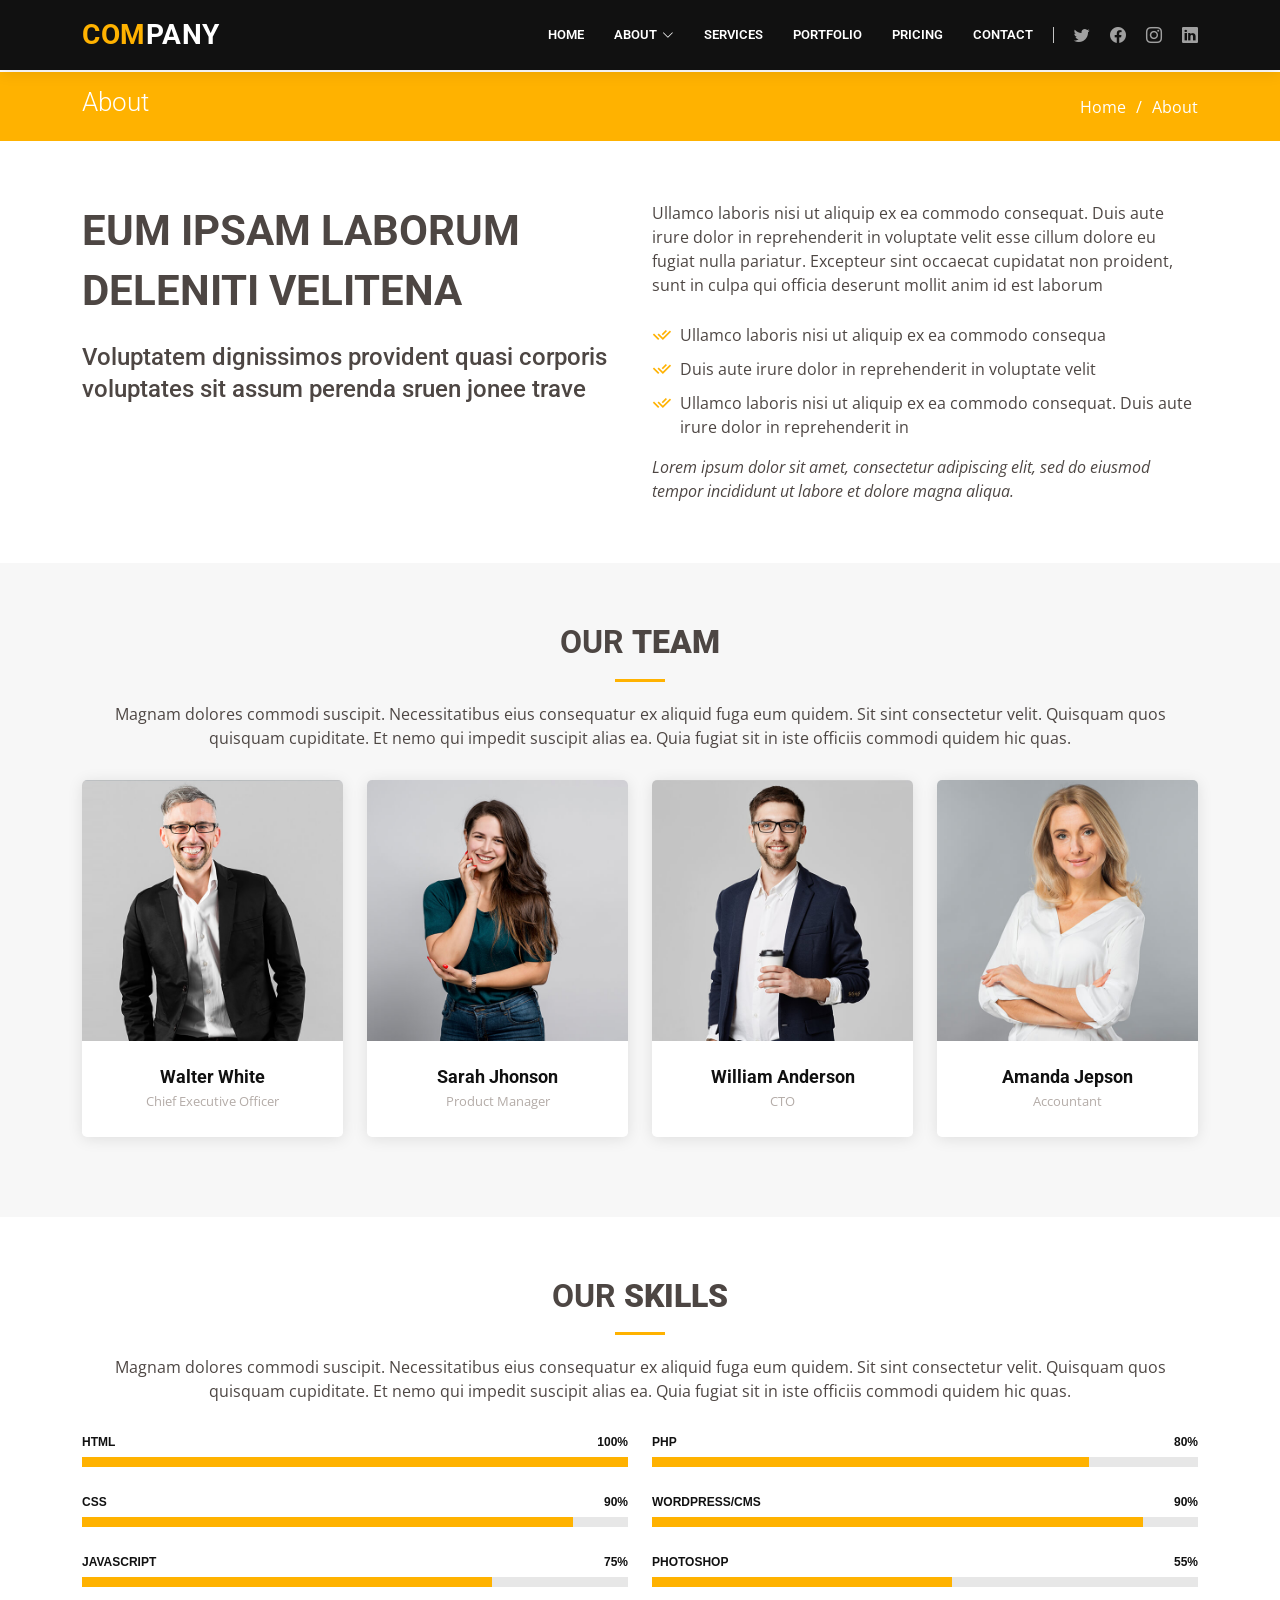
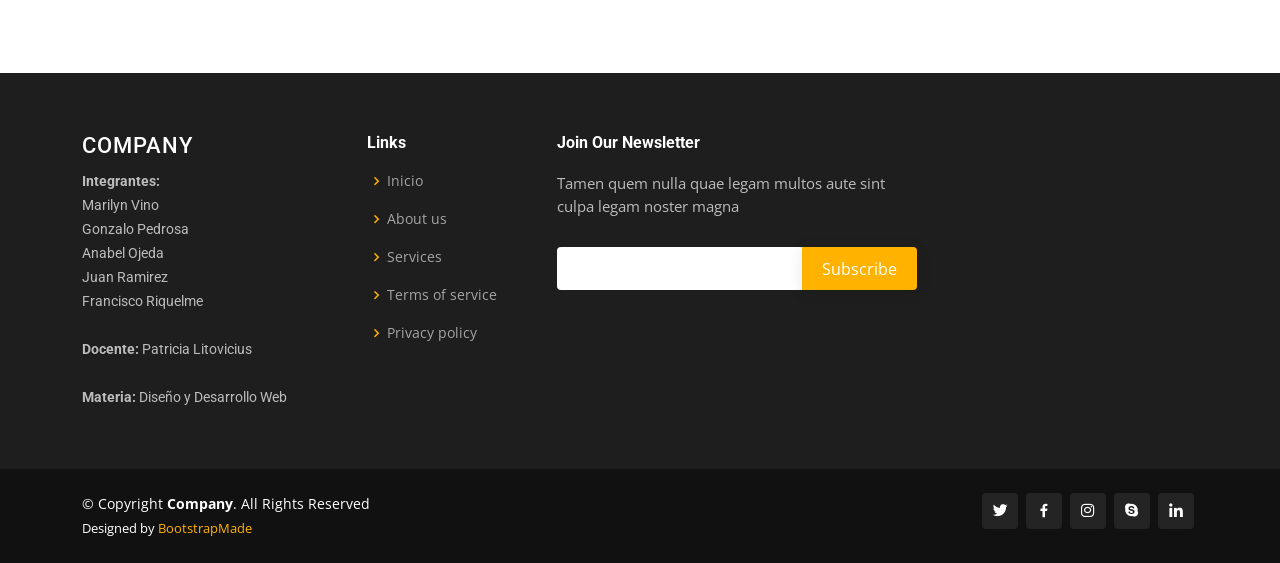
==== commit 02a88ad5: "Add files via upload" ====
--- a/about.html
+++ b/about.html
@@ -353,18 +353,21 @@
           <div class="col-lg-3 col-md-6 footer-contact">
             <h3>Company</h3>
             <p>
-              A108 Adam Street <br>
-              New York, NY 535022<br>
-              United States <br><br>
-              <strong>Phone:</strong> +1 5589 55488 55<br>
-              <strong>Email:</strong> info@example.com<br>
+              <strong>Integrantes:</strong> <br>
+              Marilyn Vino<br>
+              Gonzalo Pedrosa<br>
+              Anabel Ojeda<br>
+              Juan Ramirez <br>
+              Francisco Riquelme <br><br>
+              <strong>Docente:</strong> Patricia Litovicius<br><br>
+              <strong>Materia:</strong> Diseño y Desarrollo Web<br>
             </p>
           </div>
 
           <div class="col-lg-2 col-md-6 footer-links">
-            <h4>Useful Links</h4>
+            <h4>Links</h4>
             <ul>
-              <li><i class="bx bx-chevron-right"></i> <a href="#">Home</a></li>
+              <li><i class="bx bx-chevron-right"></i> <a href="#">Inicio</a></li>
               <li><i class="bx bx-chevron-right"></i> <a href="#">About us</a></li>
               <li><i class="bx bx-chevron-right"></i> <a href="#">Services</a></li>
               <li><i class="bx bx-chevron-right"></i> <a href="#">Terms of service</a></li>
@@ -372,16 +375,6 @@
             </ul>
           </div>
 
-          <div class="col-lg-3 col-md-6 footer-links">
-            <h4>Our Services</h4>
-            <ul>
-              <li><i class="bx bx-chevron-right"></i> <a href="#">Web Design</a></li>
-              <li><i class="bx bx-chevron-right"></i> <a href="#">Web Development</a></li>
-              <li><i class="bx bx-chevron-right"></i> <a href="#">Product Management</a></li>
-              <li><i class="bx bx-chevron-right"></i> <a href="#">Marketing</a></li>
-              <li><i class="bx bx-chevron-right"></i> <a href="#">Graphic Design</a></li>
-            </ul>
-          </div>
 
           <div class="col-lg-4 col-md-6 footer-newsletter">
             <h4>Join Our Newsletter</h4>
--- a/assets/css/style.css
+++ b/assets/css/style.css
@@ -14,12 +14,12 @@
 }
 
 a {
-  color: #1bbd36;
+  color: #FFB200;
   text-decoration: none;
 }
 
 a:hover {
-  color: #2ae149;
+  color: #FFB200;
   text-decoration: none;
 }
 
@@ -42,7 +42,7 @@
   right: 15px;
   bottom: 15px;
   z-index: 996;
-  background: #1bbd36;
+  background: #111;
   width: 40px;
   height: 40px;
   border-radius: 4px;
@@ -56,7 +56,7 @@
 }
 
 .back-to-top:hover {
-  background: #21df41;
+  background: #FFB200;
   color: #fff;
 }
 
@@ -64,7 +64,31 @@
   visibility: visible;
   opacity: 1;
 }
-
+/* FORMULARIO DE RESERVA */
+.addNumber{
+  border: solid red;
+  display: flex;
+  flex-direction: row;
+}
+.addNumber div h3{
+  font-family: "Roboto", sans-serif;
+  font-weight: 500;
+  font-size: 1rem;
+  margin: 1rem;
+  color: #111;
+}
+.addNumber_cont{
+  width: 30%;
+  display: flex;
+  flex-direction: row;
+}
+.paquetes h3,label{
+  font-family: "Roboto", sans-serif;
+  font-weight: 500;
+  font-size: 1rem;
+  margin: 1rem;
+  color: #111;
+}
 /*--------------------------------------------------------------
 # Disable AOS delay on mobile
 --------------------------------------------------------------*/
@@ -78,7 +102,7 @@
 # Header
 --------------------------------------------------------------*/
 #header {
-  background: #fff;
+  background: #111;
   transition: all 0.5s;
   z-index: 997;
   padding: 15px 0;
@@ -96,11 +120,11 @@
 }
 
 #header .logo a {
-  color: #111;
+  color: #FFF;
 }
 
 #header .logo a span {
-  color: #1bbd36;
+  color: #FFB200; /* COLOR PRINCIPAL */
 }
 
 #header .logo img {
@@ -128,7 +152,7 @@
 }
 
 .header-social-links a:hover {
-  color: #1bbd36;
+  color: #FFB200;
 }
 
 @media (max-width: 768px) {
@@ -169,7 +193,7 @@
   font-family: "Roboto", sans-serif;
   font-size: 13px;
   font-weight: 600;
-  color: #111;
+  color: #FFF;
   white-space: nowrap;
   text-transform: uppercase;
   transition: 0.3s;
@@ -186,7 +210,7 @@
 .navbar .active,
 .navbar .active:focus,
 .navbar li:hover>a {
-  color: #1bbd36;
+  color: #FFB200;
 }
 
 .navbar .dropdown ul {
@@ -202,7 +226,7 @@
   background: #fff;
   box-shadow: 0px 0px 30px rgba(127, 137, 161, 0.25);
   transition: 0.3s;
-  border-top: 2px solid #1bbd36;
+  border-top: 2px solid #FFB200;
 }
 
 .navbar .dropdown ul li {
@@ -224,7 +248,7 @@
 .navbar .dropdown ul a:hover,
 .navbar .dropdown ul .active:hover,
 .navbar .dropdown ul li:hover>a {
-  color: #1bbd36;
+  color: #FFB200;
 }
 
 .navbar .dropdown:hover>ul {
@@ -260,7 +284,7 @@
 * Mobile Navigation 
 */
 .mobile-nav-toggle {
-  color: #111;
+  color: #FFF;
   font-size: 28px;
   cursor: pointer;
   display: none;
@@ -323,7 +347,7 @@
 .navbar-mobile a:hover,
 .navbar-mobile .active,
 .navbar-mobile li:hover>a {
-  color: #1bbd36;
+  color: #FFB200;
 }
 
 .navbar-mobile .getstarted,
@@ -358,7 +382,7 @@
 .navbar-mobile .dropdown ul a:hover,
 .navbar-mobile .dropdown ul .active:hover,
 .navbar-mobile .dropdown ul li:hover>a {
-  color: #1bbd36;
+  color: #FFB200;
 }
 
 .navbar-mobile .dropdown>.dropdown-active {
@@ -405,7 +429,7 @@
   background: rgba(4, 4, 4, 0.7);
   padding: 20px;
   color: #fff;
-  border-top: 5px solid #1bbd36;
+  border-top: 5px solid #FFB200;
 }
 
 #hero .carousel-content h2 {
@@ -429,11 +453,11 @@
   color: #fff;
   -webkit-animation-delay: 0.8s;
   animation-delay: 0.8s;
-  border: 2px solid #1bbd36;
+  border: 2px solid #FFB200;
 }
 
 #hero .btn-get-started:hover {
-  background: #1bbd36;
+  background: #FFB200;
   color: #fff;
   text-decoration: none;
 }
@@ -502,7 +526,7 @@
 
 #hero .carousel-indicators li.active {
   opacity: 1;
-  background: #1bbd36;
+  background: #FFB200;
 }
 
 @media (min-width: 1024px) {
@@ -569,7 +593,7 @@
   display: block;
   width: 50px;
   height: 3px;
-  background: #1bbd36;
+  background: #FFB200;
   bottom: 0;
   left: calc(50% - 25px);
 }
@@ -583,7 +607,7 @@
 --------------------------------------------------------------*/
 .breadcrumbs {
   padding: 15px 0;
-  background: #1bbd36;
+  background: #FFB200;
   min-height: 40px;
   margin-top: 72px;
 }
@@ -794,7 +818,7 @@
 .portfolio #portfolio-flters li:hover,
 .portfolio #portfolio-flters li.filter-active {
   color: #fff;
-  background: #1bbd36;
+  background: #FFB200;
 }
 
 .portfolio #portfolio-flters li:last-child {
@@ -841,7 +865,7 @@
 
 .portfolio .portfolio-item .portfolio-info .preview-link:hover,
 .portfolio .portfolio-item .portfolio-info .details-link:hover {
-  color: #1bbd36;
+  color: #FFB200;
 }
 
 .portfolio .portfolio-item .portfolio-info .details-link {
@@ -867,7 +891,7 @@
 }
 
 .portfolio .portfolio-item .portfolio-links a:hover {
-  color: #57e76f;
+  color: #FFB200;
 }
 
 .portfolio .portfolio-item:hover .portfolio-info {
@@ -896,11 +920,11 @@
   height: 12px;
   background-color: #fff;
   opacity: 1;
-  border: 1px solid #1bbd36;
+  border: 1px solid #FFB200;
 }
 
 .portfolio-details .portfolio-details-slider .swiper-pagination .swiper-pagination-bullet-active {
-  background-color: #1bbd36;
+  background-color: #FFB200;
 }
 
 .portfolio-details .portfolio-info {
@@ -1003,7 +1027,7 @@
   top: 7px;
   position: absolute;
   font-size: 20px;
-  color: #1bbd36;
+  color: #FFB200;
 }
 
 .about-us .content p:last-child {
@@ -1056,7 +1080,7 @@
 }
 
 .team .member .social a:hover {
-  color: #1bbd36;
+  color: #FFB200;
 }
 
 .team .member .social i {
@@ -1126,7 +1150,7 @@
   width: 1px;
   height: 10px;
   transition: 0.9s;
-  background-color: #1bbd36;
+  background-color: #FFB200;
 }
 
 /*--------------------------------------------------------------
@@ -1161,7 +1185,7 @@
 }
 
 .features .icon-box h3 a:hover {
-  color: #1bbd36;
+  color: #FFB200;
 }
 
 /*--------------------------------------------------------------
@@ -1189,7 +1213,7 @@
 
 .pricing h4 {
   font-size: 36px;
-  color: #1bbd36;
+  color: #FFB200;
   font-weight: 600;
   font-family: "Poppins", sans-serif;
   margin-bottom: 20px;
@@ -1221,7 +1245,7 @@
 }
 
 .pricing ul i {
-  color: #1bbd36;
+  color: #FFB200;
   font-size: 18px;
   padding-right: 4px;
 }
@@ -1239,7 +1263,7 @@
 }
 
 .pricing .btn-buy {
-  background: #1bbd36;
+  background: #FFB200;
   display: inline-block;
   padding: 8px 35px 10px 35px;
   border-radius: 4px;
@@ -1253,12 +1277,12 @@
 }
 
 .pricing .btn-buy:hover {
-  background: #2ae149;
+  background: #FFB200;
 }
 
 .pricing .featured h3 {
   color: #fff;
-  background: #1bbd36;
+  background: #FFB200;
 }
 
 .pricing .advanced {
@@ -1270,7 +1294,7 @@
   z-index: 1;
   font-size: 14px;
   padding: 1px 0 3px 0;
-  background: #1bbd36;
+  background: #FFB200;
   color: #fff;
 }
 
@@ -1340,7 +1364,7 @@
 }
 
 .faq .faq-list a.collapsed:hover {
-  color: #1bbd36;
+  color: #FFB200;
 }
 
 .faq .faq-list a.collapsed .icon-show {
@@ -1433,11 +1457,11 @@
 
 .contact .info i {
   font-size: 20px;
-  color: #1bbd36;
+  color: #FFB200;
   float: left;
   width: 44px;
   height: 44px;
-  border: 1px solid #1bbd36;
+  border: 1px solid #FFB200;
   display: flex;
   justify-content: center;
   align-items: center;
@@ -1461,7 +1485,7 @@
 }
 
 .contact .info:hover i {
-  background: #1bbd36;
+  background: #FFB200;
   color: #fff;
 }
 
@@ -1528,7 +1552,7 @@
 
 .contact .php-email-form input:focus,
 .contact .php-email-form textarea:focus {
-  border-color: #1bbd36;
+  border-color: #FFB200;
 }
 
 .contact .php-email-form input {
@@ -1540,7 +1564,7 @@
 }
 
 .contact .php-email-form button[type=submit] {
-  background: #1bbd36;
+  background: #FFB200;
   border: 0;
   padding: 10px 24px;
   color: #fff;
@@ -1549,7 +1573,7 @@
 }
 
 .contact .php-email-form button[type=submit]:hover {
-  background: #2ae149;
+  background: #FFB200;
 }
 
 @-webkit-keyframes animate-loading {
@@ -1604,7 +1628,7 @@
 }
 
 .blog .entry .entry-title a:hover {
-  color: #1bbd36;
+  color: #FFB200;
 }
 
 .blog .entry .entry-meta {
@@ -1649,7 +1673,7 @@
 
 .blog .entry .entry-content .read-more a {
   display: inline-block;
-  background: #1bbd36;
+  background: #FFB200;
   color: #fff;
   padding: 6px 20px;
   transition: 0.3s;
@@ -1658,7 +1682,7 @@
 }
 
 .blog .entry .entry-content .read-more a:hover {
-  background: #1ed33c;
+  background: #FFB200;
 }
 
 .blog .entry .entry-content h3 {
@@ -1713,7 +1737,7 @@
 }
 
 .blog .entry .entry-footer a:hover {
-  color: #1bbd36;
+  color: #FFB200;
 }
 
 .blog .entry .entry-footer .cats {
@@ -1822,7 +1846,7 @@
 }
 
 .blog .blog-comments .comment h5 a:hover {
-  color: #1bbd36;
+  color: #FFB200;
 }
 
 .blog .blog-comments .comment h5 .reply {
@@ -1868,7 +1892,7 @@
 
 .blog .blog-comments .reply-form input:focus {
   box-shadow: none;
-  border-color: #57e76f;
+  border-color: #FFB200;
 }
 
 .blog .blog-comments .reply-form textarea {
@@ -1879,7 +1903,7 @@
 
 .blog .blog-comments .reply-form textarea:focus {
   box-shadow: none;
-  border-color: #57e76f;
+  border-color: #FFB200;
 }
 
 .blog .blog-comments .reply-form .form-group {
@@ -1923,7 +1947,7 @@
 
 .blog .blog-pagination li.active,
 .blog .blog-pagination li:hover {
-  background: #1bbd36;
+  background: #FFB200;
 }
 
 .blog .blog-pagination li.active a,
@@ -1974,7 +1998,7 @@
   font-size: 16px;
   padding: 0 15px;
   margin: -1px;
-  background: #1bbd36;
+  background: #FFB200;
   color: #fff;
   transition: 0.3s;
   border-radius: 0 4px 4px 0;
@@ -1986,7 +2010,7 @@
 }
 
 .blog .sidebar .search-form form button:hover {
-  background: #1ecf3b;
+  background: #FFB200;
 }
 
 .blog .sidebar .categories ul {
@@ -2004,7 +2028,7 @@
 }
 
 .blog .sidebar .categories ul a:hover {
-  color: #1bbd36;
+  color: #FFB200;
 }
 
 .blog .sidebar .categories ul a span {
@@ -2034,7 +2058,7 @@
 }
 
 .blog .sidebar .recent-posts h4 a:hover {
-  color: #1bbd36;
+  color: #FFB200;
 }
 
 .blog .sidebar .recent-posts time {
@@ -2070,8 +2094,8 @@
 
 .blog .sidebar .tags ul a:hover {
   color: #fff;
-  border: 1px solid #1bbd36;
-  background: #1bbd36;
+  border: 1px solid #FFB200;
+  background: #FFB200;
 }
 
 .blog .sidebar .tags ul a span {
@@ -2137,7 +2161,7 @@
 
 #footer .footer-top .footer-links ul i {
   padding-right: 2px;
-  color: #1ed33c;
+  color: #FFB200;
   font-size: 18px;
   line-height: 1;
 }
@@ -2201,7 +2225,7 @@
   background: none;
   font-size: 16px;
   padding: 0 20px;
-  background: #1bbd36;
+  background: #FFB200;
   color: #fff;
   transition: 0.3s;
   border-radius: 0 4px 4px 0;
@@ -2209,7 +2233,7 @@
 }
 
 #footer .footer-newsletter form input[type=submit]:hover {
-  background: #2ae149;
+  background: #FFB200;
 }
 
 #footer .credits {
@@ -2234,7 +2258,7 @@
 }
 
 #footer .social-links a:hover {
-  background: #1bbd36;
+  background: #FFB200;
   color: #fff;
   text-decoration: none;
 }
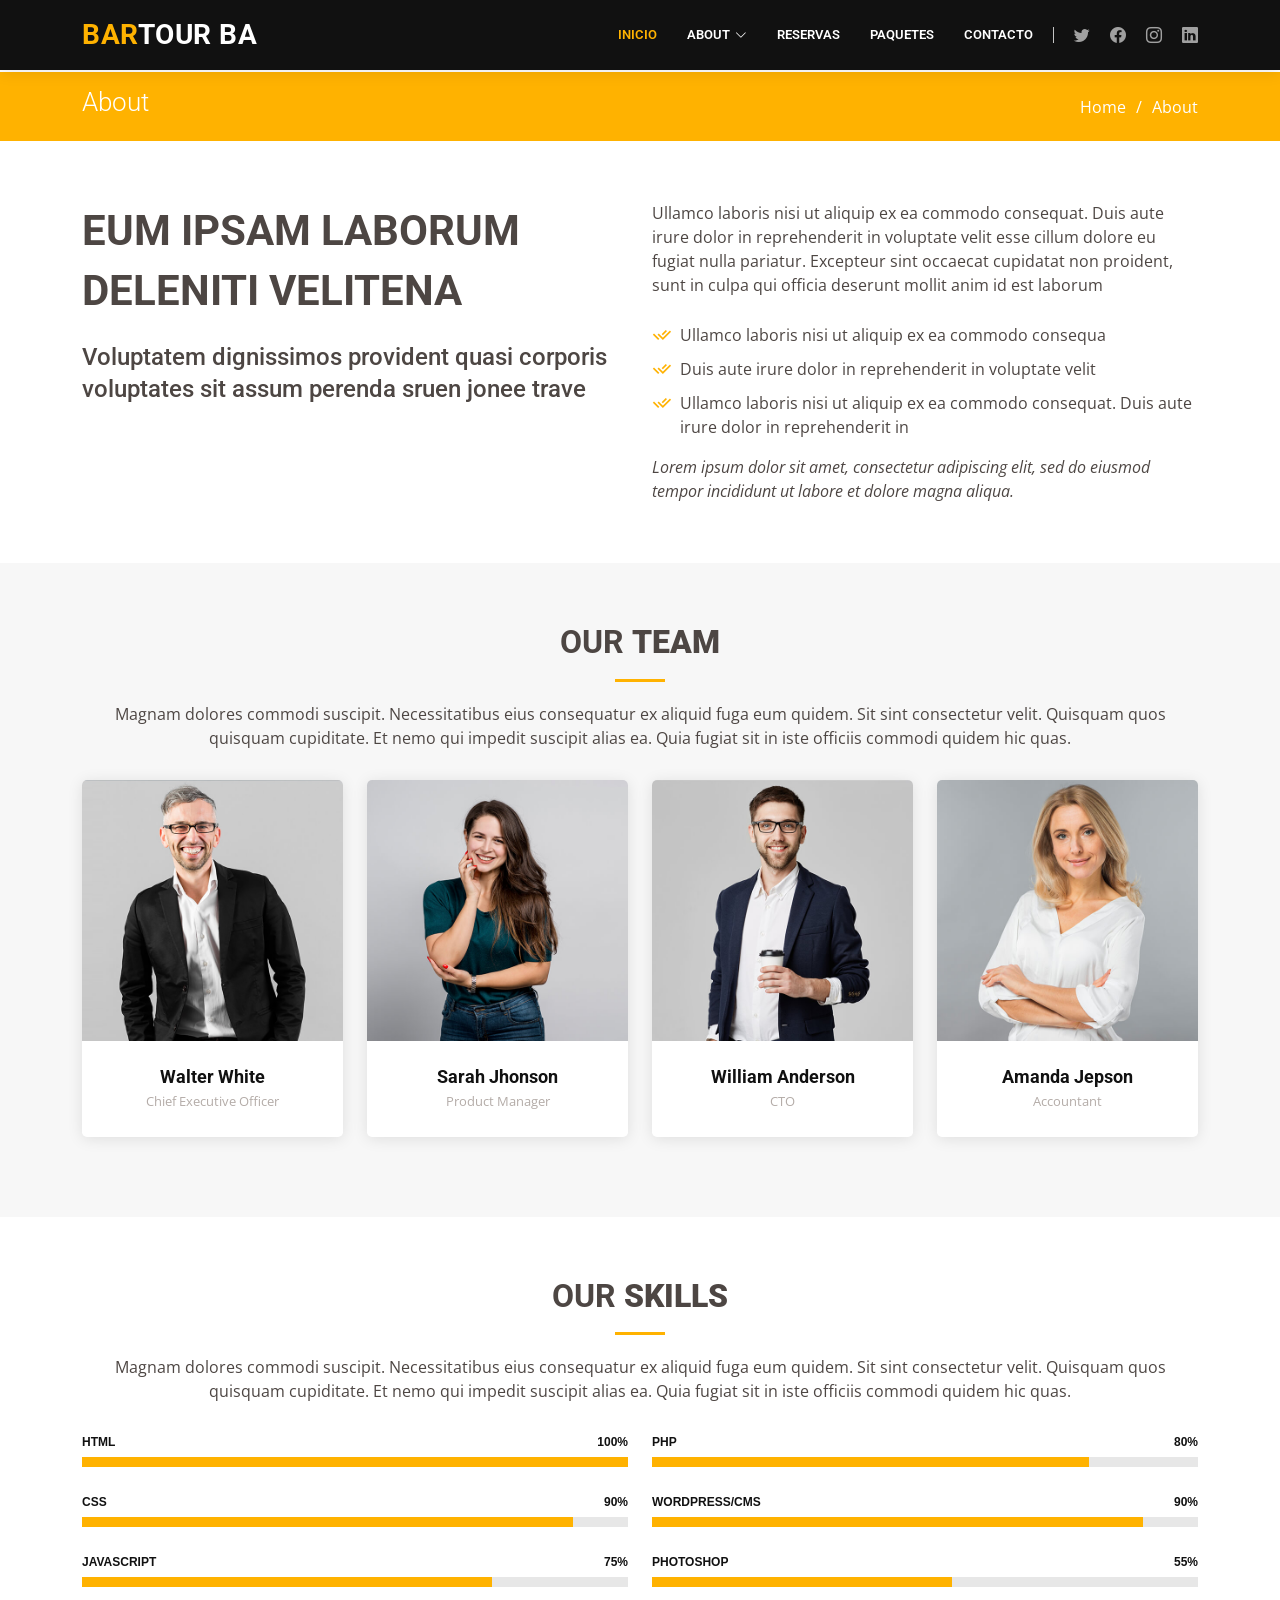
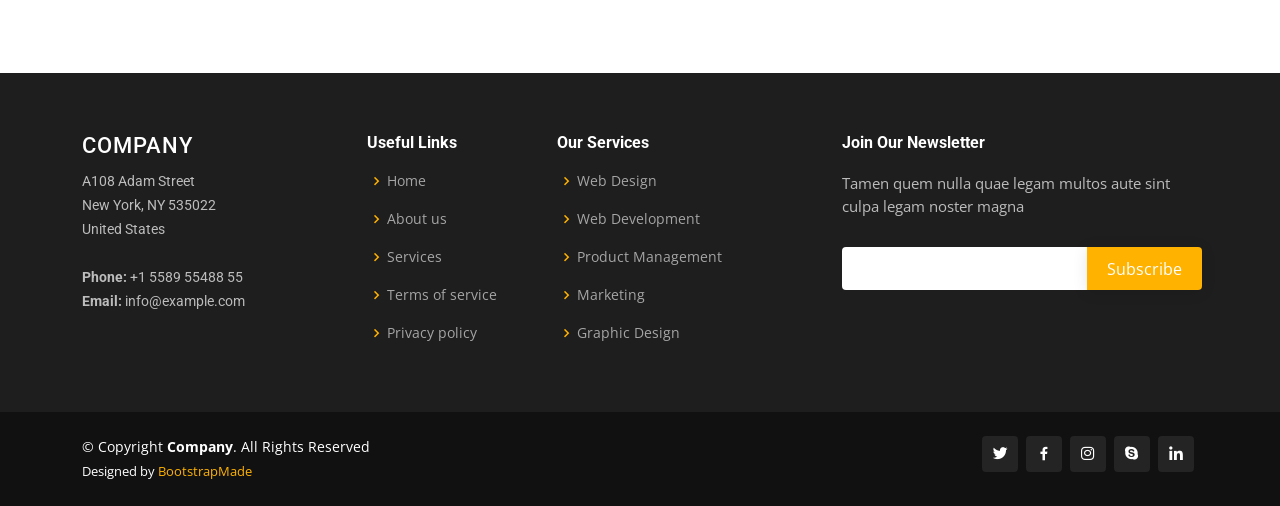
==== commit fd432676: "cambios en el header y footer" ====
--- a/about.html
+++ b/about.html
@@ -43,25 +43,28 @@
   <header id="header" class="fixed-top">
     <div class="container d-flex align-items-center">
 
-      <h1 class="logo me-auto"><a href="index.html"><span>Com</span>pany</a></h1>
+      <h1 class="logo me-auto"><a href="index.html"><span>Bar</span>Tour BA</a></h1>
       <!-- Uncomment below if you prefer to use an image logo -->
       <!-- <a href="index.html" class="logo me-auto me-lg-0"><img src="assets/img/logo.png" alt="" class="img-fluid"></a>-->
 
       <nav id="navbar" class="navbar order-last order-lg-0">
         <ul>
-          <li><a href="index.html">Home</a></li>
+          <li><a href="index.html" class="active">Inicio</a></li>
 
           <li class="dropdown"><a href="#"><span>About</span> <i class="bi bi-chevron-down"></i></a>
             <ul>
-              <li><a href="about.html" class="active">About Us</a></li>
+              <li><a href="bar1.html">Uptown Bar</a></li>
+              <li><a href="bar2.html">Locos X el futbol</a></li>
+              <li><a href="bar3.html">Valhalla Bar</a></li>
               <li><a href="testimonials.html">Testimonials</a></li>
             </ul>
           </li>
 
-          <li><a href="services.html">Services</a></li>
-          <li><a href="portfolio.html">Portfolio</a></li>
-          <li><a href="pricing.html">Pricing</a></li>
-          <li><a href="contact.html">Contact</a></li>
+          <li><a href="form.html">Reservas</a></li>
+          
+          <li><a href="pricing.html">Paquetes</a></li>
+          
+          <li><a href="contact.html">Contacto</a></li>
 
         </ul>
         <i class="bi bi-list mobile-nav-toggle"></i>
@@ -353,21 +356,18 @@
           <div class="col-lg-3 col-md-6 footer-contact">
             <h3>Company</h3>
             <p>
-              <strong>Integrantes:</strong> <br>
-              Marilyn Vino<br>
-              Gonzalo Pedrosa<br>
-              Anabel Ojeda<br>
-              Juan Ramirez <br>
-              Francisco Riquelme <br><br>
-              <strong>Docente:</strong> Patricia Litovicius<br><br>
-              <strong>Materia:</strong> Diseño y Desarrollo Web<br>
+              A108 Adam Street <br>
+              New York, NY 535022<br>
+              United States <br><br>
+              <strong>Phone:</strong> +1 5589 55488 55<br>
+              <strong>Email:</strong> info@example.com<br>
             </p>
           </div>
 
           <div class="col-lg-2 col-md-6 footer-links">
-            <h4>Links</h4>
+            <h4>Useful Links</h4>
             <ul>
-              <li><i class="bx bx-chevron-right"></i> <a href="#">Inicio</a></li>
+              <li><i class="bx bx-chevron-right"></i> <a href="#">Home</a></li>
               <li><i class="bx bx-chevron-right"></i> <a href="#">About us</a></li>
               <li><i class="bx bx-chevron-right"></i> <a href="#">Services</a></li>
               <li><i class="bx bx-chevron-right"></i> <a href="#">Terms of service</a></li>
@@ -375,6 +375,16 @@
             </ul>
           </div>
 
+          <div class="col-lg-3 col-md-6 footer-links">
+            <h4>Our Services</h4>
+            <ul>
+              <li><i class="bx bx-chevron-right"></i> <a href="#">Web Design</a></li>
+              <li><i class="bx bx-chevron-right"></i> <a href="#">Web Development</a></li>
+              <li><i class="bx bx-chevron-right"></i> <a href="#">Product Management</a></li>
+              <li><i class="bx bx-chevron-right"></i> <a href="#">Marketing</a></li>
+              <li><i class="bx bx-chevron-right"></i> <a href="#">Graphic Design</a></li>
+            </ul>
+          </div>
 
           <div class="col-lg-4 col-md-6 footer-newsletter">
             <h4>Join Our Newsletter</h4>
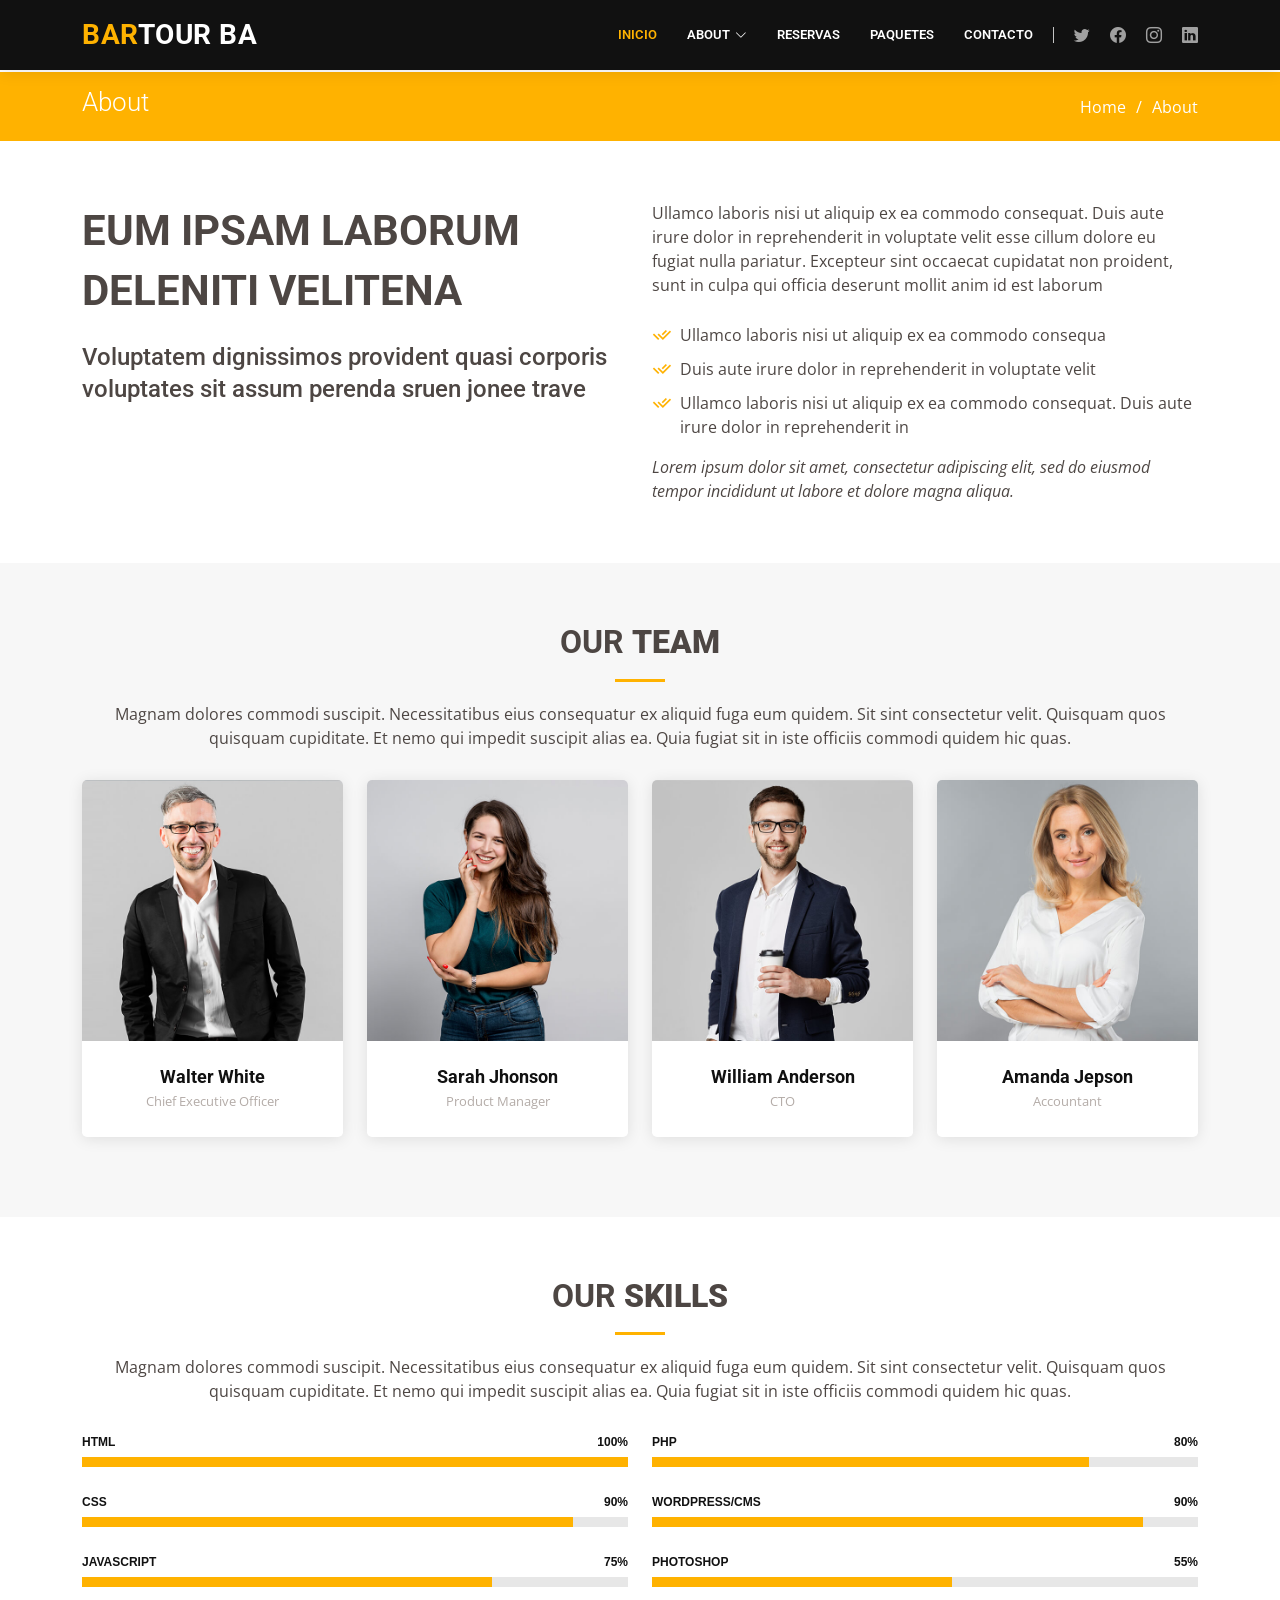
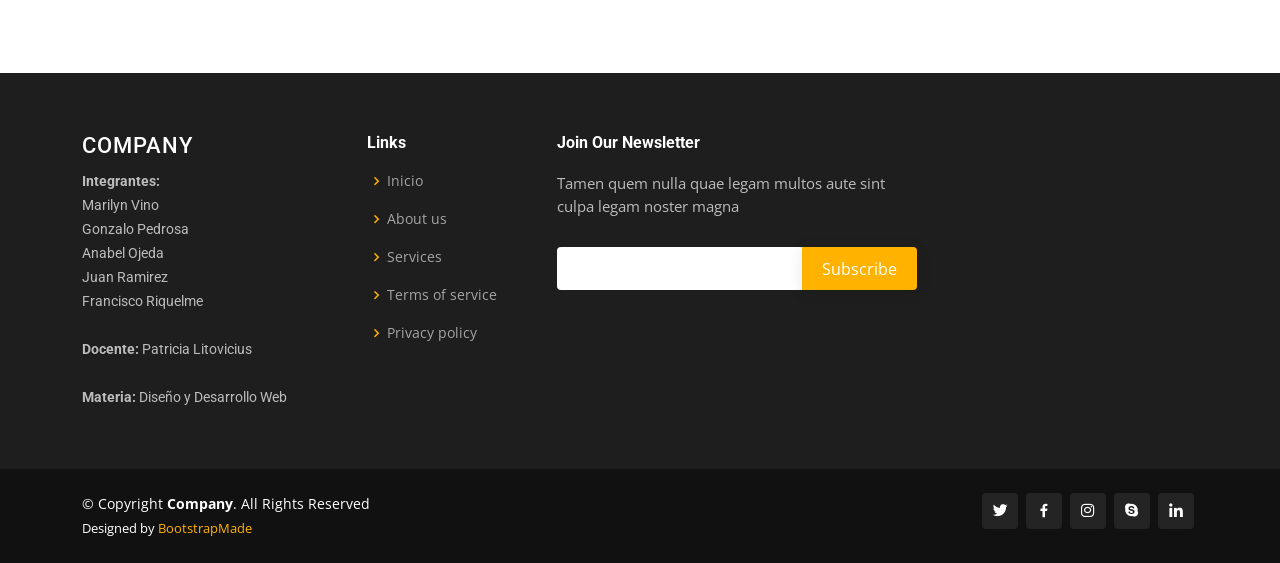
==== commit a072f77c: "Merge remote-tracking branch 'origin/main' into anabel" ====
--- a/about.html
+++ b/about.html
@@ -356,18 +356,21 @@
           <div class="col-lg-3 col-md-6 footer-contact">
             <h3>Company</h3>
             <p>
-              A108 Adam Street <br>
-              New York, NY 535022<br>
-              United States <br><br>
-              <strong>Phone:</strong> +1 5589 55488 55<br>
-              <strong>Email:</strong> info@example.com<br>
+              <strong>Integrantes:</strong> <br>
+              Marilyn Vino<br>
+              Gonzalo Pedrosa<br>
+              Anabel Ojeda<br>
+              Juan Ramirez <br>
+              Francisco Riquelme <br><br>
+              <strong>Docente:</strong> Patricia Litovicius<br><br>
+              <strong>Materia:</strong> Diseño y Desarrollo Web<br>
             </p>
           </div>
 
           <div class="col-lg-2 col-md-6 footer-links">
-            <h4>Useful Links</h4>
+            <h4>Links</h4>
             <ul>
-              <li><i class="bx bx-chevron-right"></i> <a href="#">Home</a></li>
+              <li><i class="bx bx-chevron-right"></i> <a href="#">Inicio</a></li>
               <li><i class="bx bx-chevron-right"></i> <a href="#">About us</a></li>
               <li><i class="bx bx-chevron-right"></i> <a href="#">Services</a></li>
               <li><i class="bx bx-chevron-right"></i> <a href="#">Terms of service</a></li>
@@ -375,16 +378,6 @@
             </ul>
           </div>
 
-          <div class="col-lg-3 col-md-6 footer-links">
-            <h4>Our Services</h4>
-            <ul>
-              <li><i class="bx bx-chevron-right"></i> <a href="#">Web Design</a></li>
-              <li><i class="bx bx-chevron-right"></i> <a href="#">Web Development</a></li>
-              <li><i class="bx bx-chevron-right"></i> <a href="#">Product Management</a></li>
-              <li><i class="bx bx-chevron-right"></i> <a href="#">Marketing</a></li>
-              <li><i class="bx bx-chevron-right"></i> <a href="#">Graphic Design</a></li>
-            </ul>
-          </div>
 
           <div class="col-lg-4 col-md-6 footer-newsletter">
             <h4>Join Our Newsletter</h4>
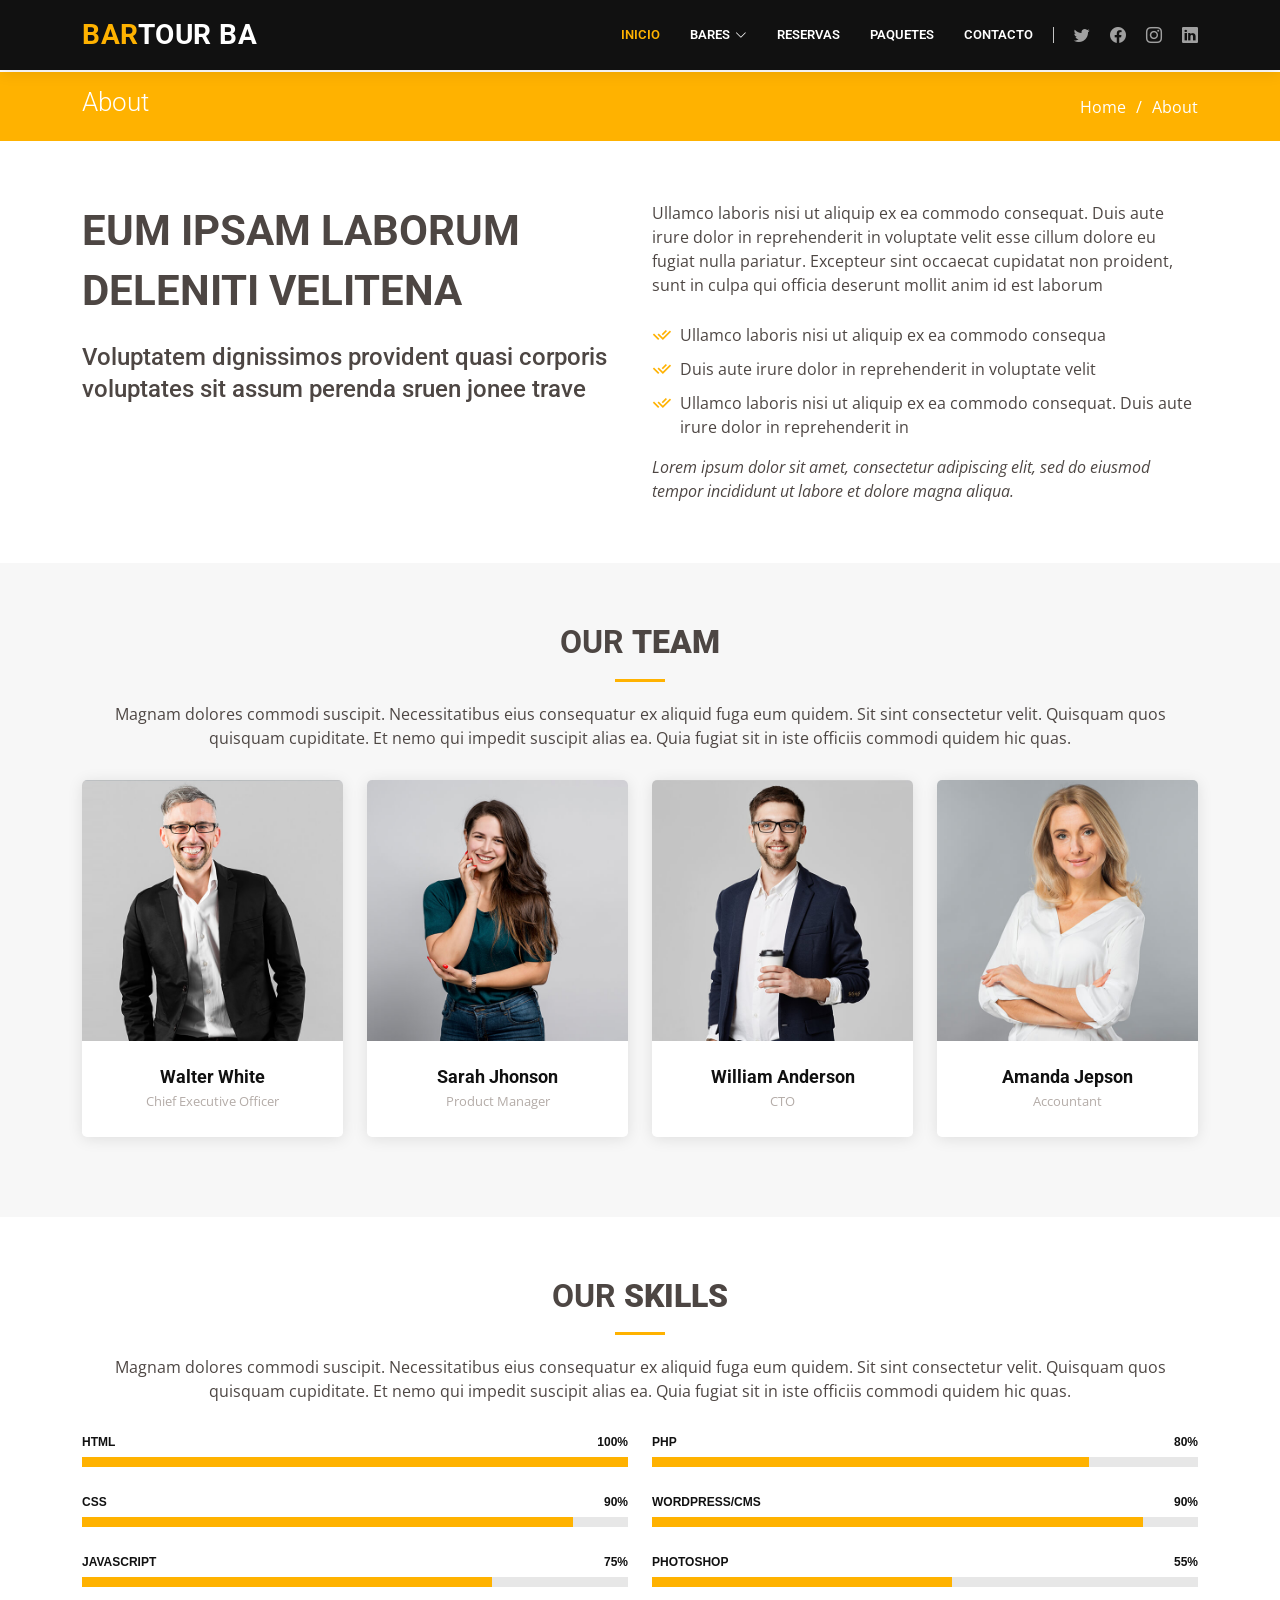
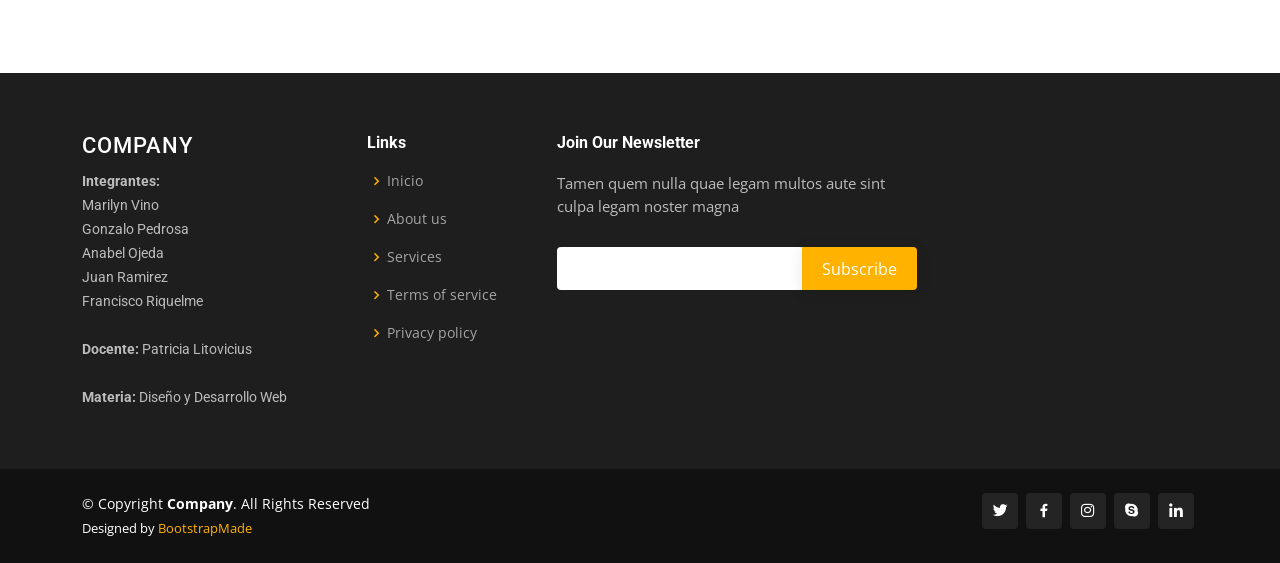
==== commit e73e2bbe: "Add files via upload" ====
--- a/about.html
+++ b/about.html
@@ -51,12 +51,11 @@
         <ul>
           <li><a href="index.html" class="active">Inicio</a></li>
 
-          <li class="dropdown"><a href="#"><span>About</span> <i class="bi bi-chevron-down"></i></a>
+          <li class="dropdown"><a href="#"><span>Bares</span> <i class="bi bi-chevron-down"></i></a>
             <ul>
               <li><a href="bar1.html">Uptown Bar</a></li>
               <li><a href="bar2.html">Locos X el futbol</a></li>
               <li><a href="bar3.html">Valhalla Bar</a></li>
-              <li><a href="testimonials.html">Testimonials</a></li>
             </ul>
           </li>
 
@@ -73,7 +72,7 @@
       <div class="header-social-links d-flex">
         <a href="#" class="twitter"><i class="bu bi-twitter"></i></a>
         <a href="#" class="facebook"><i class="bu bi-facebook"></i></a>
-        <a href="#" class="instagram"><i class="bu bi-instagram"></i></a>
+        <a href="https://www.instagram.com/bartourba/" class="instagram"><i class="bu bi-instagram"></i></a>
         <a href="#" class="linkedin"><i class="bu bi-linkedin"></i></i></a>
       </div>
 
@@ -408,7 +407,7 @@
       <div class="social-links text-center text-md-right pt-3 pt-md-0">
         <a href="#" class="twitter"><i class="bx bxl-twitter"></i></a>
         <a href="#" class="facebook"><i class="bx bxl-facebook"></i></a>
-        <a href="#" class="instagram"><i class="bx bxl-instagram"></i></a>
+        <a href="https://www.instagram.com/bartourba/" class="instagram"><i class="bx bxl-instagram"></i></a>
         <a href="#" class="google-plus"><i class="bx bxl-skype"></i></a>
         <a href="#" class="linkedin"><i class="bx bxl-linkedin"></i></a>
       </div>
--- a/assets/css/style.css
+++ b/assets/css/style.css
@@ -69,6 +69,7 @@
   border: solid red;
   display: flex;
   flex-direction: row;
+  width: 100%;
 }
 .addNumber div h3{
   font-family: "Roboto", sans-serif;
@@ -78,7 +79,7 @@
   color: #111;
 }
 .addNumber_cont{
-  width: 30%;
+  /* width: 30%; */
   display: flex;
   flex-direction: row;
 }
@@ -89,12 +90,44 @@
   margin: 1rem;
   color: #111;
 }
+.box2{
+  display: none;
+}
+.box3{
+  display: none;
+}
+/* .value_cont{
+  width: 50%;
+}
+.value_cont input{
+  width: 100%;
+}
+.addNumberGeneral{
+   width: 80%;
+} */
 /*--------------------------------------------------------------
 # Disable AOS delay on mobile
 --------------------------------------------------------------*/
 @media screen and (max-width: 768px) {
   [data-aos-delay] {
     transition-delay: 0 !important;
+  }
+
+  .value_cont{
+   width: 100%;
+  }
+  .value_cont input{
+   width: 100%;
+  }
+  .addNumber{
+    width: 100%;
+  }
+
+  .addNumberGeneral{
+    width: 70%;
+  }
+  .addNumber_cont{
+    width: 30%;
   }
 }
 
